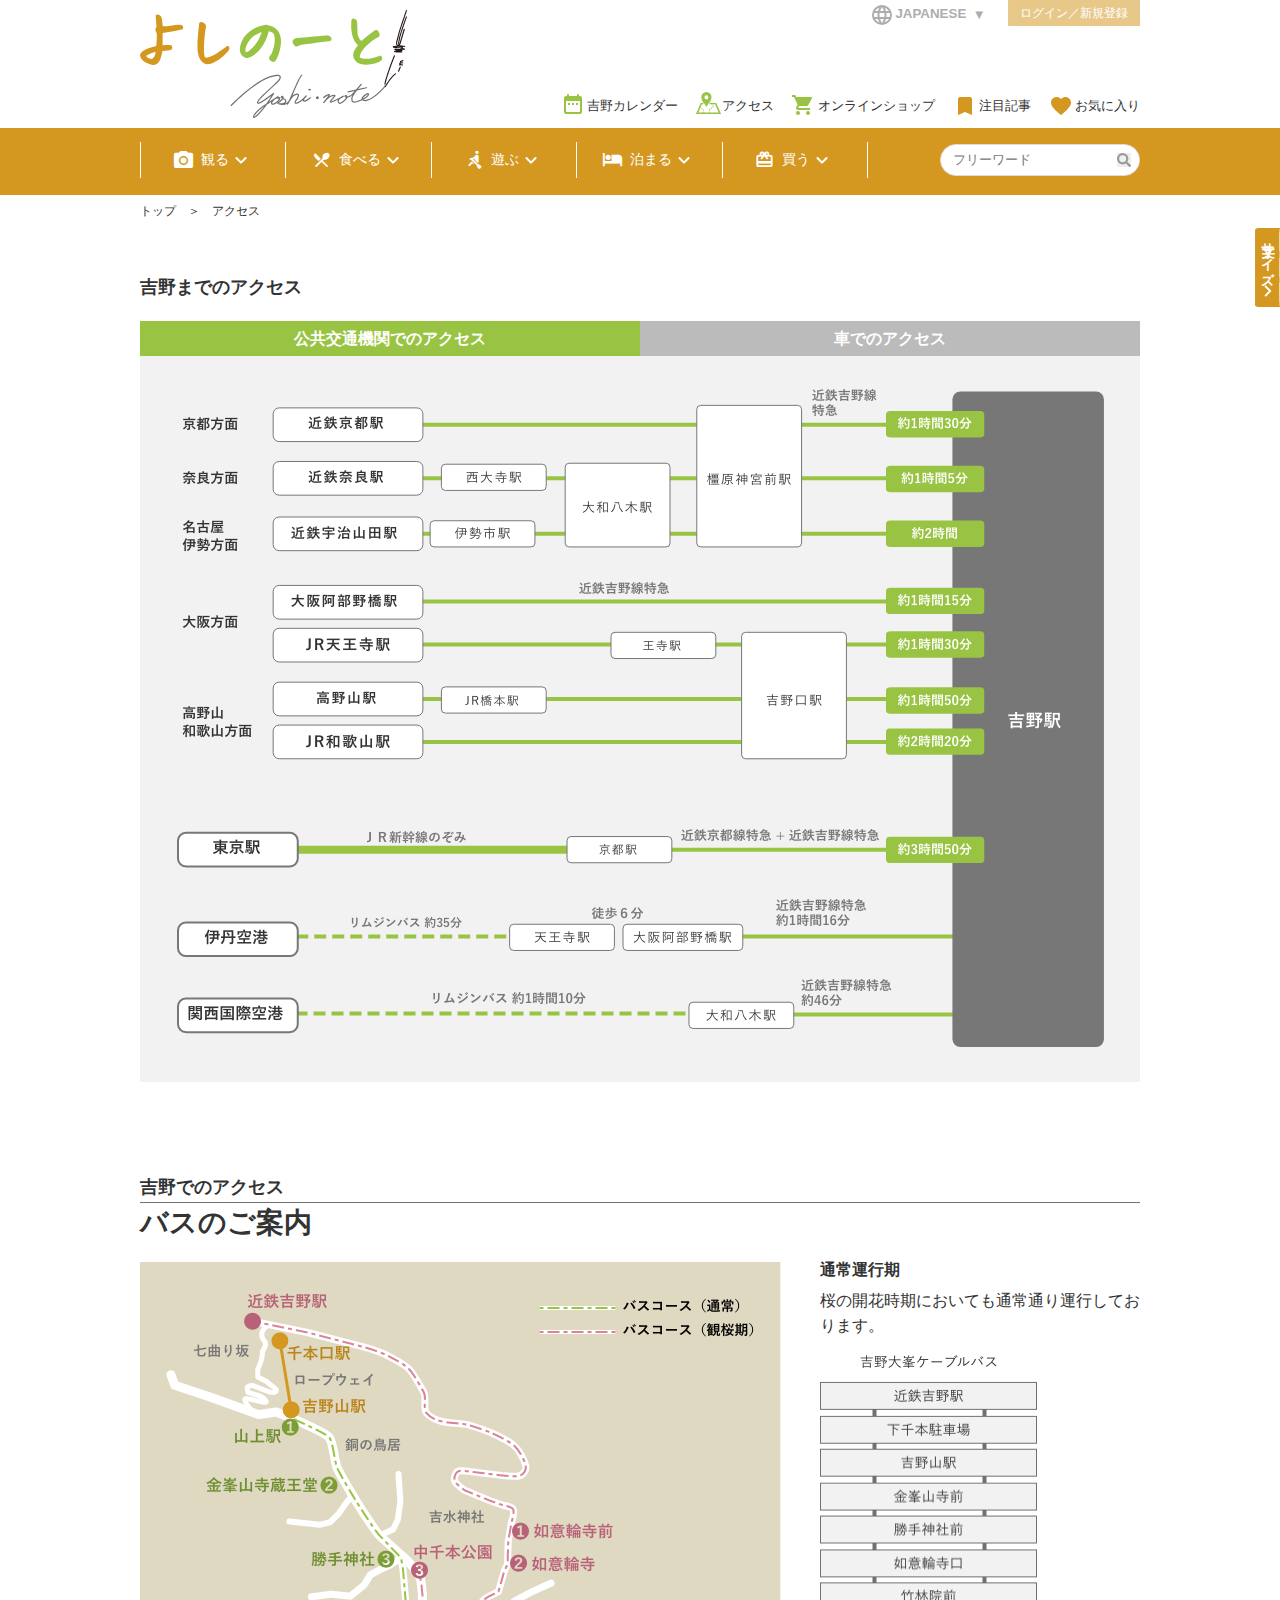
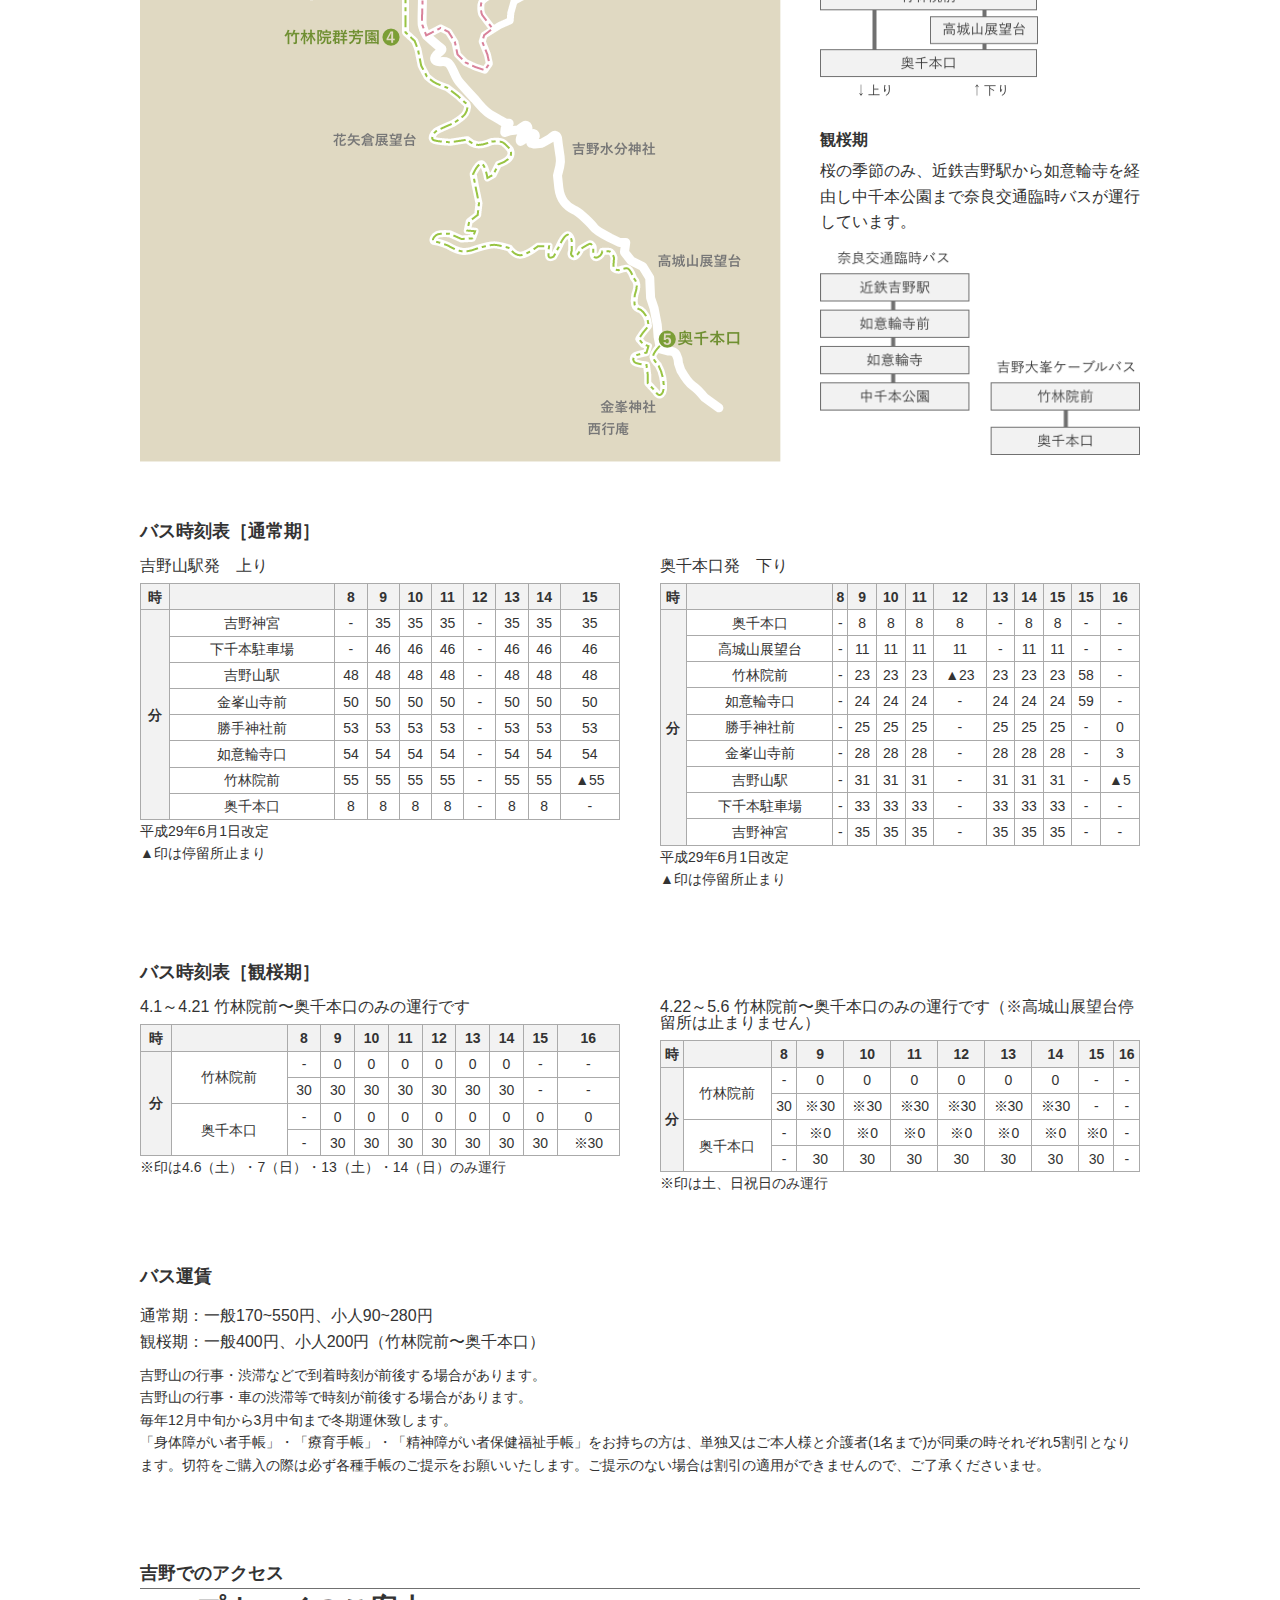
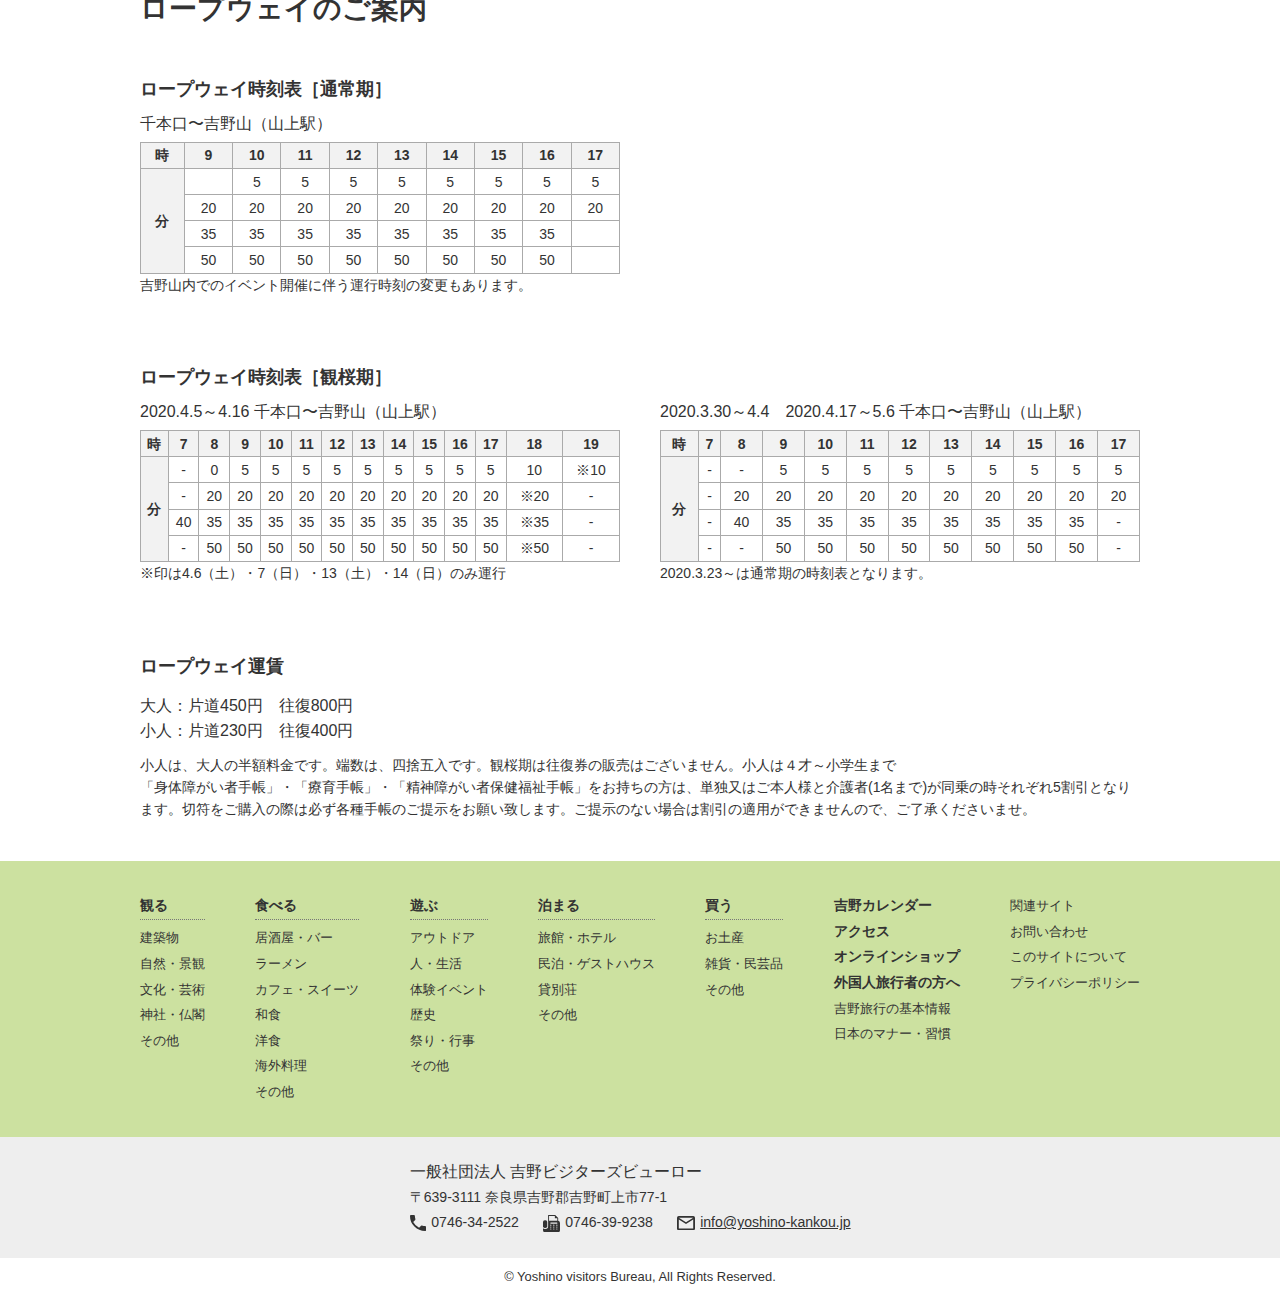
==== access_test.html @ 64652a45 "メニュー等の修正およびアクセスページ" ====
<!DOCTYPE html>
<html lang="ja">
<head>
	<meta charset="UTF-8">
	<meta name="viewport" content="width=device-width,initial-scale=1">
	<title>アクセス | よしのーと！</title>
	<link rel="stylesheet" href="css/font.css">
	<link rel="stylesheet" href="css/reset.css">
	<link rel="stylesheet" href="css/style.css">
	<link rel="stylesheet" href="css/style_sp.css">
</head>

  <body class="regulerPage">
		
      <!-- 共通ヘッダー -->
      <header class="header">
          <div class="row flxbox">
            <h1><a href="index.html"><img src="images/logo_yoshinote.svg" alt="よしのーと！"></a></h1>
              
            <!-- モバイル用スライドメニュー -->
            <div class="spOnly" id="spMenu">
                <label class="toggle" for="openSL"><i class="iconMenu"><img src="images/ic_menu.svg" alt="open"></i></label>
                <input id="openSL" type="checkbox">
                <div id="slideMenu">
                    <label class="toggle" for="openSL"><i class="iconMenu"><img src="images/ic_close.svg" alt="open"></i></label>
                    <ul>
                        <li class="lev1">
                                <label for="sldMenu_bar1"><i class="iconSegment icon_segm01og"></i>観る<i class="iconExpand"></i></label>
                                <input type="radio" name="radio" id="sldMenu_bar1" class="accordion" />
                                <ul class="hideSumbMenue" id="hList01">
                                        <li><a href="#">建築物</a></li>
                                        <li><a href="#">自然・景観</a></li>
                                        <li><a href="#">文化・芸術</a></li>
                                        <li><a href="#">神社・仏閣</a></li>
                                        <li><a href="#">その他</a></li>
                                </ul>
                        </li>
                        <li class="lev1">
                                <label for="sldMenu_bar2"><i class="iconSegment icon_segm02og"></i>食べる<i class="iconExpand"></i></label>
                                <input type="radio" name="radio" id="sldMenu_bar2" class="accordion" />
                                <ul class="hideSumbMenue" id="hList02">
                                        <li><a href="#">居酒屋・バー</a></li>
                                        <li><a href="#">ラーメン</a></li>
                                        <li><a href="#">カフェ・スイーツ</a></li>
                                        <li><a href="#">和食</a></li>
                                        <li><a href="#">洋食</a></li>
                                        <li><a href="#">海外料理</a></li>
                                        <li><a href="#">その他</a></li>
                                </ul>
                        </li>
                        <li class="lev1">
                                <label for="sldMenu_bar3"><i class="iconSegment icon_segm03og"></i>遊ぶ<i class="iconExpand"></i></label>
                                <input type="radio" name="radio" id="sldMenu_bar3" class="accordion" />
                                <ul class="hideSumbMenue" id="hList03">
                                        <li><a href="#">アウトドア</a></li>
                                        <li><a href="#">人・生活</a></li>
                                        <li><a href="#">体験イベント</a></li>
                                        <li><a href="#">歴史</a></li>
                                        <li><a href="#">祭り・行事</a></li>
                                        <li><a href="#">その他</a></li>
                                </ul>
                        </li>
                        <li class="lev1">
                                <label for="sldMenu_bar4"><i class="iconSegment icon_segm04og"></i>泊まる<i class="iconExpand"></i></label>
                                <input type="radio" name="radio" id="sldMenu_bar4" class="accordion" />
                                <ul class="hideSumbMenue" id="hList04">
                                        <li><a href="#">旅館・ホテル</a></li>
                                        <li><a href="#">民泊・ゲストハウス</a></li>
                                        <li><a href="#">貸別荘</a></li>
                                        <li><a href="#">その他</a></li>
                                </ul>
                        </li>
                        <li class="lev1">
                                <label for="sldMenu_bar5"><i class="iconSegment icon_segm05og"></i>買う<i class="iconExpand"></i></label>
                                <input type="radio" name="radio" id="sldMenu_bar5" class="accordion" />
                                <ul class="hideSumbMenue" id="hList05">
                                        <li><a href="#">お土産</a></li>
                                        <li><a href="#">雑貨・民芸品</a></li>
                                        <li><a href="#">その他</a></li>
                                </ul>
                        </li>
                        <li class="lev2"><a href="#"><i class="iconCont"><img src="images/icon_topic.svg" alt="注目記事"></i>注目記事</a></li>
                        <li class="lev2"><a href="#"><i class="iconCont"><img src="images/icon_favorite.svg" alt="お気に入り"></i>お気に入り</a></li>
                        <li class="lev2"><a href="calender_test.html"><i class="iconCont"><img src="images/icon_clender.svg" alt="吉野カレンダー"></i>吉野カレンダー</a></li>
                        <li class="lev2"><a href="access_test.html"><i class="iconCont"><img src="images/icon_access.svg" alt="アクセス"></i>アクセス</a></li>
                        <li class="lev2"><a href="#"><i class="iconCont"><img src="images/icon_shop.svg" alt="オンラインショップ"></i>オンラインショップ</a></li>
                        <li class="lev3"><a href="#">外国人旅行者の方へ</a></li>
                        <li class="lev3"><a href="#">関連サイト</a></li>
                        <li class="lev3"><a href="#">お問い合わせ</a></li>
                        <li class="lev3"><a href="#">このサイトについて</a></li>
                            <li class="lev3"><a href="#">プライバシーポリシー</a></li>
                    </ul>
                    <div id="searchBoxSp">
                        <form method="get" action="#" class="search_container">
                          <input type="text" size="25" placeholder="フリーワード">
                          <input type="submit" value="">
                        </form>
                    </div>
                    <div id="btnLangSp">
                        <form method="post" action="">
                            <select name="gengo" id="languageSp">
                                <option value="japanese">JAPANESE</option>
                                <option value="english">ENGLISH</option>
                                <option value="chinese">CHINESE</option>
                                <option value="french">FRENCH</option>
                            </select>
                        </form>
                    </div>
                    <div id="btnLoginSp">ログイン／新規登録</div>
                </div><!-- #slideMenu -->
            </div><!-- モバイル用スライドメニューここまで -->
              
            <!-- モバイル用ボタン -->
            <ul class="spOnly" id="btnHeaderSp">
                  <li id="btnCalenderSp"><a href="calender_test.html">吉野カレンダー</a></li>
                  <li id="btnTopicsSp"><a href="#">注目記事</a></li>
            </ul>
              
            <!-- PC用ボタン右上 -->
            <div id="gMenuPC" class="pcOnly">
                <ul id="gMenuPC1" class="flxbox">
                    <li id="btnLang">
                        <form method="post" action="">
                            <select name="gengo" id="language">
                                <option value="japanese">JAPANESE</option>
                                <option value="english">ENGLISH</option>
                                <option value="chinese">CHINESE</option>
                                <option value="french">FRENCH</option>
                            </select>
                        </form>
                    </li>
                    <li id="btnLogin">ログイン／新規登録</li>
                </ul>
                <ul id="gMenuPC2" class="flxbox">
                    <li id="btnCalender"><a href="calender_test.html">吉野カレンダー</a></li>
                    <li id="btnAccess"><a href="access_test.html">アクセス</a></li>
                    <li id="btnShop"><a href="#">オンラインショップ</a></li>
                    <li id="btnTopics"><a href="#">注目記事</a></li>
                    <li id="btnFavorite"><a href="#">お気に入り</a></li>
                </ul>
            </div>
          </div>
      </header>
          
      <!-- PC用文字サイズボタン -->
      <div id="btnFontsize">
          <h5>文字サイズ<i><img src="images/arrow_right_w24.svg" alt="開く"></i></h5>
          <div class="hideBtn">
              <button class="btnF" data-font="20">大</button>
              <button class="btnF active" data-font="16">中</button>
              <button class="btnF" data-font="12">小</button>
          </div>
      </div>
				
      <!-- 共通セグメントメニュー -->
      <nav id="segMenuArea">
		<div class="flxbox row">
			<ul id="normal" class="dropmenu flxbox">
			  <li class="upperMenu"><a href="#"><i class="iconSegment icon_segm01"></i>観る<br class="spOnly"><i class="iconExpand"></i></a>
			    <ul>
				    <li><a href="#">建築物</a></li>
				    <li><a href="#">自然・景観</a></li>
				    <li><a href="#">文化・芸術</a></li>
				    <li><a href="#">神社・仏閣</a></li>
				    <li><a href="#">その他</a></li>
			    </ul>
			  </li>
			  <li class="upperMenu"><a href="#"><i class="iconSegment icon_segm02"></i>食べる<br class="spOnly"><i class="iconExpand"></i></a>
			    <ul>
					<li><a href="#">居酒屋・バー</a></li>
			        <li><a href="#">ラーメン</a></li>
			        <li><a href="#">カフェ・スイーツ</a></li>
			        <li><a href="#">和食</a></li>
			        <li><a href="#">洋食</a></li>
			        <li><a href="#">海外料理</a></li>
			        <li><a href="#">その他</a></li>
			    </ul>
			  </li>
			  <li class="upperMenu"><a href="#"><i class="iconSegment icon_segm03"></i>遊ぶ<br class="spOnly"><i class="iconExpand"></i></a>
			    <ul>
					<li><a href="#">アウトドア</a></li>
			        <li><a href="#">人・生活</a></li>
			        <li><a href="#">体験イベント</a></li>
			        <li><a href="#">歴史</a></li>
			        <li><a href="#">祭り・行事</a></li>
			        <li><a href="#">その他</a></li>
			    </ul>
			  </li>
			  <li class="upperMenu"><a href="#"><i class="iconSegment icon_segm04"></i>泊まる<br class="spOnly"><i class="iconExpand"></i></a>
			    <ul>
				     <li><a href="#">旅館・ホテル</a></li>
			        <li><a href="#">民泊・ゲストハウス</a></li>
			        <li><a href="#">貸別荘</a></li>
			        <li><a href="#">その他</a></li>
			    </ul>
			  </li>
			  <li class="upperMenu"><a href="#"><i class="iconSegment icon_segm05"></i>買う<br class="spOnly"><i class="iconExpand"></i></a>
			    <ul>
				     <li><a href="#">お土産</a></li>
			        <li><a href="#">雑貨・民芸品</a></li>
			        <li><a href="#">その他</a></li>
			    </ul>
			  </li>
			</ul>
			<div id="searchBox" class="pcOnly">
				<form method="get" action="#" class="search_container">
					<input type="text" size="25" placeholder="フリーワード">
					<input type="submit" value="">
				</form>
			</div>
		</div>
	</nav><!-- /#segMenuArea -->
      
       <!-- ページコンテンツここから -->
      <main class="regulerPageCont">
      
      <!-- パンくずリスト -->
          <ul id="breadcrumbs" class="flxbox row">
            <li><a href="index.html">トップ</a></li>
            <li>　＞　</li>
            <li>アクセス</li>
          </ul>
          
          <section class="row padd3em">
              <div class="titAccess"><h2>吉野までのアクセス</h2></div>
              <div class="accessChart pcOnly">
                  <ul class="tab">
                      <li class="current" id="tabTrain">公共交通機関でのアクセス</li>
                      <li id="tabCar">車でのアクセス</li>
                  </ul>
                  <ul class="tabContent" id="accessChartPC">
                      <li class="current"><img src="images/access/access_train_pc.png" srcset="images/access/access_train_pc.png 1x, images/access/access_train_pc@2x.png 2x" alt="公共交通機関でのアクセス"></li>
                      <li><img src="images/access/access_car_pc.png" srcset="images/access/access_car_pc.png 1x, images/access/access_car_pc@2x.png 2x" alt="車でのアクセス"></li>
                  </ul>
              </div>
              <div class="accessChart spOnly">
                  <ul class="tab">
                      <li class="current" id="tabTrainSP">公共交通機関でのアクセス</li>
                      <li id="tabCarSP">車でのアクセス</li>
                  </ul>
                  <ul class="tabContent" id="accessChartSP">
                      <li class="current"><img src="images/access/access_train_sp@2x.png" alt="公共交通機関でのアクセス"></li>
                      <li><img src="images/access/access_car_sp@2x.png" alt="車でのアクセス"></li>
                  </ul>
              </div>
          </section>

          <section class="row padd3em">
              <div class="titAccess">
                  <h2>吉野でのアクセス</h2>
                  <h3>バスのご案内</h3>
              </div>
              <div class="flxbox sp1clm" id="busRoute">
                  <div id="basRouteMap">
                      <img src="images/access/access_buss_map.png" srcset="images/access/access_buss_map.png 1x, images/access/access_buss_map@2x.png 2x" alt="バスコース">
                  </div><!-- #basRouteMap -->
                  <div id="basRouteSeason">
                      <section>
                          <h4>通常運行期</h4>
                          <p>桜の開花時期においても通常通り運行しております。</p>
                          <img src="images/access/access_busroute_nomal.png" srcset="images/access/access_busroute_nomal.png 1x, images/access/access_busroute_nomal@2x.png 2x" alt="通常運行期" class="tsujyo">
                      </section>
                      <section>
                          <h4>観桜期</h4>
                          <p>桜の季節のみ、近鉄吉野駅から如意輪寺を経由し中千本公園まで奈良交通臨時バスが運行しています。</p>
                          <img src="images/access/access_bus_route_chellyl.png" srcset="images/access/access_bus_route_chelly.png 1x, images/access/access_bus_route_chelly@2x.png 2x" alt="観桜期" class="kanouki">
                      </section>
                  </div><!-- #basRouteSeason -->
              </div>
              <section class="busTimeTableArea padd2em">
                  <h4>バス時刻表［通常期］</h4>
                  <div class="flxbox sp1clm">
                      <div class="busTimeTable">
                          <h5>吉野山駅発　上り</h5>
                          <table>
                              <tr><th>時</th><th>&nbsp;</th><th>8</th><th>9</th><th>10</th><th>11</th><th>12</th><th>13</th><th>14</th><th>15</th></tr>
                              <tr><th rowspan="9">分</th><td>吉野神宮</td><td>-</td><td>35</td><td>35</td><td>35</td><td>-</td><td>35</td><td>35</td><td>35</td></tr>
                              <tr><td>下千本駐車場</td><td>-</td><td>46</td><td>46</td><td>46</td><td>-</td><td>46</td><td>46</td><td>46</td></tr>
                              <tr><td>吉野山駅</td><td>48</td><td>48</td><td>48</td><td>48</td><td>-</td><td>48</td><td>48</td><td>48</td></tr>
                              <tr><td>金峯山寺前</td><td>50</td><td>50</td><td>50</td><td>50</td><td>-</td><td>50</td><td>50</td><td>50</td></tr>
                              <tr><td>勝手神社前</td><td>53</td><td>53</td><td>53</td><td>53</td><td>-</td><td>53</td><td>53</td><td>53</td></tr>
                              <tr><td>如意輪寺口</td><td>54</td><td>54</td><td>54</td><td>54</td><td>-</td><td>54</td><td>54</td><td>54</td></tr>
                              <tr><td>竹林院前</td><td>55</td><td>55</td><td>55</td><td>55</td><td>-</td><td>55</td><td>55</td><td>▲55</td></tr>
                              <tr><td>奥千本口</td><td>8</td><td>8</td><td>8</td><td>8</td><td>-</td><td>8</td><td>8</td><td>-</td></tr>
                          </table>
                          <p class="spec">平成29年6月1日改定<br>▲印は停留所止まり</p>
                      </div>
                      <div class="busTimeTable">
                          <h5>奥千本口発　下り</h5>
                          <table>
                              <tr><th>時</th><th>&nbsp;</th><th>8</th><th>9</th><th>10</th><th>11</th><th>12</th><th>13</th><th>14</th><th>15</th><th>15</th><th>16</th></tr>
                              <tr><th rowspan="10">分</th></tr>
                              <tr><td>奥千本口</td><td>-</td><td>8</td><td>8</td><td>8</td><td>8</td><td>-</td><td>8</td><td>8</td><td>-</td><td>-</td></tr>
                              <tr><td>高城山展望台</td><td>-</td><td>11</td><td>11</td><td>11</td><td>11</td><td>-</td><td>11</td><td>11</td><td>-</td><td>-</td></tr>
                              <tr><td>竹林院前</td><td>-</td><td>23</td><td>23</td><td>23</td><td>▲23</td><td>23</td><td>23</td><td>23</td><td>58</td><td>-</td></tr>
                              <tr><td>如意輪寺口</td><td>-</td><td>24</td><td>24</td><td>24</td><td>-</td><td>24</td><td>24</td><td>24</td><td>59</td><td>-</td></tr>
                              <tr><td>勝手神社前</td><td>-</td><td>25</td><td>25</td><td>25</td><td>-</td><td>25</td><td>25</td><td>25</td><td>-</td><td>0</td></tr>
                              <tr><td>金峯山寺前</td><td>-</td><td>28</td><td>28</td><td>28</td><td>-</td><td>28</td><td>28</td><td>28</td><td>-</td><td>3</td></tr>
                              <tr><td>吉野山駅</td><td>-</td><td>31</td><td>31</td><td>31</td><td>-</td><td>31</td><td>31</td><td>31</td><td>-</td><td>▲5</td></tr>
                              <tr><td>下千本駐車場</td><td>-</td><td>33</td><td>33</td><td>33</td><td>-</td><td>33</td><td>33</td><td>33</td><td>-</td><td>-</td></tr>
                              <tr><td>吉野神宮</td><td>-</td><td>35</td><td>35</td><td>35</td><td>-</td><td>35</td><td>35</td><td>35</td><td>-</td><td>-</td></tr>
                          </table>
                          <p class="spec">平成29年6月1日改定<br>▲印は停留所止まり</p>
                      </div>
                  </div>
              </section>
              <section class="busTimeTableArea padd2em">
                  <h4>バス時刻表［観桜期］</h4>
                  <div class="flxbox sp1clm">
                      <div class="busTimeTable">
                          <h5>4.1～4.21 竹林院前〜奥千本口のみの運行です</h5>
                          <table>
                              <tr><th>時</th><th>&nbsp;</th><th>8</th><th>9</th><th>10</th><th>11</th><th>12</th><th>13</th><th>14</th><th>15</th><th>16</th></tr>
                              <tr><th rowspan="4">分</th><td rowspan="2">竹林院前</td><td>-</td><td>0</td><td>0</td><td>0</td><td>0</td><td>0</td><td>0</td><td>-</td><td>-</td></tr>
                              <tr><td>30</td><td>30</td><td>30</td><td>30</td><td>30</td><td>30</td><td>30</td><td>-</td><td>-</td></tr>
                              <tr><td rowspan="2">奥千本口</td><td>-</td><td>0</td><td>0</td><td>0</td><td>0</td><td>0</td><td>0</td><td>0</td><td>0</td></tr>
                              <tr><td>-</td><td>30</td><td>30</td><td>30</td><td>30</td><td>30</td><td>30</td><td>30</td><td>※30</td></tr>
                          </table>
                          <p class="spec">※印は4.6（土）・7（日）・13（土）・14（日）のみ運行</p>
                      </div>
                      <div class="busTimeTable">
                          <h5>4.22～5.6 竹林院前〜奥千本口のみの運行です（※高城山展望台停留所は止まりません）</h5>
                          <table>
                              <tr><th>時</th><th>&nbsp;</th><th>8</th><th>9</th><th>10</th><th>11</th><th>12</th><th>13</th><th>14</th><th>15</th><th>16</th></tr>
                              <tr><th rowspan="4">分</th><td rowspan="2">竹林院前</td><td>-</td><td>0</td><td>0</td><td>0</td><td>0</td><td>0</td><td>0</td><td>-</td><td>-</td></tr>
                              <tr><td>30</td><td>※30</td><td>※30</td><td>※30</td><td>※30</td><td>※30</td><td>※30</td><td>-</td><td>-</td></tr>
                              <tr><td rowspan="2">奥千本口</td><td>-</td><td>※0</td><td>※0</td><td>※0</td><td>※0</td><td>※0</td><td>※0</td><td>※0</td><td>-</td></tr>
                              <tr><td>-</td><td>30</td><td>30</td><td>30</td><td>30</td><td>30</td><td>30</td><td>30</td><td>-</td></tr>
                          </table>
                          <p class="spec">※印は土、日祝日のみ運行</p>
                      </div>
                  </div>
              </section>
              <section class="busTimeTableArea padd2em">
                  <h4>バス運賃</h4>
                  <p>通常期：一般170~550円、小人90~280円<br>観桜期：一般400円、小人200円（竹林院前〜奥千本口）</p>
                  <p class="spec">吉野山の行事・渋滞などで到着時刻が前後する場合があります。<br>吉野山の行事・車の渋滞等で時刻が前後する場合があります。<br>毎年12月中旬から3月中旬まで冬期運休致します。<br>「身体障がい者手帳」・「療育手帳」・「精神障がい者保健福祉手帳」をお持ちの方は、単独又はご本人様と介護者(1名まで)が同乗の時それぞれ5割引となります。切符をご購入の際は必ず各種手帳のご提示をお願いいたします。ご提示のない場合は割引の適用ができませんので、ご了承くださいませ。</p>
              </section>
          </section>

          <section class="row">
              <div class="titAccess">
                  <h2>吉野でのアクセス</h2>
                  <h3>ロープウェイのご案内</h3>
              </div>
              <section class="busTimeTableArea padd2em">
                  <h4>ロープウェイ時刻表［通常期］</h4>
                  <div class="flxbox sp1clm">
                      <div class="busTimeTable">
                          <h5>千本口〜吉野山（山上駅）</h5>
                          <table>
                              <tr><th>時</th><th>9</th><th>10</th><th>11</th><th>12</th><th>13</th><th>14</th><th>15</th><th>16</th><th>17</th></tr>
                              <tr><th rowspan="4">分</th><td>&nbsp;</td><td>5</td><td>5</td><td>5</td><td>5</td><td>5</td><td>5</td><td>5</td><td>5</td></tr>
                              <tr><td>20</td><td>20</td><td>20</td><td>20</td><td>20</td><td>20</td><td>20</td><td>20</td><td>20</td></tr>
                              <tr><td>35</td><td>35</td><td>35</td><td>35</td><td>35</td><td>35</td><td>35</td><td>35</td><td>&nbsp;</td></tr>
                              <tr><td>50</td><td>50</td><td>50</td><td>50</td><td>50</td><td>50</td><td>50</td><td>50</td><td>&nbsp;</td></tr>
                          </table>
                          <p class="spec">吉野山内でのイベント開催に伴う運行時刻の変更もあります。</p>
                      </div>
                  </div>
              </section>
              <section class="busTimeTableArea padd2em">
                  <h4>ロープウェイ時刻表［観桜期］</h4>
                  <div class="flxbox sp1clm">
                      <div class="busTimeTable">
                          <h5>2020.4.5～4.16 千本口〜吉野山（山上駅）</h5>
                          <table>
                              <tr><th>時</th><th>7</th><th>8</th><th>9</th><th>10</th><th>11</th><th>12</th><th>13</th><th>14</th><th>15</th><th>16</th><th>17</th><th>18</th><th>19</th></tr>
                              <tr><th rowspan="4">分</th><td>-</td><td>0</td><td>5</td><td>5</td><td>5</td><td>5</td><td>5</td><td>5</td><td>5</td><td>5</td><td>5</td><td>10</td><td>※10</td></tr>
                              <tr><td>-</td><td>20</td><td>20</td><td>20</td><td>20</td><td>20</td><td>20</td><td>20</td><td>20</td><td>20</td><td>20</td><td>※20</td><td>-</td></tr>
                              <tr><td>40</td><td>35</td><td>35</td><td>35</td><td>35</td><td>35</td><td>35</td><td>35</td><td>35</td><td>35</td><td>35</td><td>※35</td><td>-</td></tr>
                              <tr><td>-</td><td>50</td><td>50</td><td>50</td><td>50</td><td>50</td><td>50</td><td>50</td><td>50</td><td>50</td><td>50</td><td>※50</td><td>-</td></tr>
                          </table>
                          <p class="spec">※印は4.6（土）・7（日）・13（土）・14（日）のみ運行</p>
                      </div>
                      <div class="busTimeTable">
                          <h5>2020.3.30～4.4　2020.4.17～5.6 千本口〜吉野山（山上駅）</h5>
                          <table>
                              <tr><th>時</th>
                              <th>7</th><th>8</th><th>9</th><th>10</th><th>11</th><th>12</th><th>13</th><th>14</th><th>15</th><th>16</th><th>17</th></tr>
                              <tr><th rowspan="4">分</th><td>-</td><td>-</td><td>5</td><td>5</td><td>5</td><td>5</td><td>5</td><td>5</td><td>5</td><td>5</td><td>5</td></tr>
                              <tr><td>-</td><td>20</td><td>20</td><td>20</td><td>20</td><td>20</td><td>20</td><td>20</td><td>20</td><td>20</td><td>20</td></tr>
                              <tr><td>-</td><td>40</td><td>35</td><td>35</td><td>35</td><td>35</td><td>35</td><td>35</td><td>35</td><td>35</td><td>-</td></tr>
                              <tr><td>-</td><td>-</td><td>50</td><td>50</td><td>50</td><td>50</td><td>50</td><td>50</td><td>50</td><td>50</td><td>-</td></tr>
                          </table>
                          <p class="spec">2020.3.23～は通常期の時刻表となります。</p>
                      </div>
                  </div>
              </section>
              <section class="busTimeTableArea padd2em">
                  <h4>ロープウェイ運賃</h4>
                  <p>大人：片道450円　往復800円<br>小人：片道230円　往復400円</p>
                  <p class="spec">小人は、大人の半額料金です。端数は、四捨五入です。観桜期は往復券の販売はございません。小人は４才～小学生まで<br>「身体障がい者手帳」・「療育手帳」・「精神障がい者保健福祉手帳」をお持ちの方は、単独又はご本人様と介護者(1名まで)が同乗の時それぞれ5割引となります。切符をご購入の際は必ず各種手帳のご提示をお願い致します。ご提示のない場合は割引の適用ができませんので、ご了承くださいませ。</p>
              </section>
          </section>
		
		</main><!-- ページコンテンツここまで -->

<!-- 共通フッターここから -->
      <footer>

          <div id="footer01" class="pcOnly">
              <nav id="siteMap" class="row flxbox">
                  <ul>
                      <h4>観る</h4>
                      <li class="navLev2"><a href="#">建築物</a></li>
                      <li class="navLev2"><a href="#">自然・景観</a></li>
                      <li class="navLev2"><a href="#">文化・芸術</a></li>
                      <li class="navLev2"><a href="#">神社・仏閣</a></li>
                      <li class="navLev2"><a href="#">その他</a></li>
                  </ul>
                  <ul>
                      <h4>食べる</h4>
                      <li class="navLev2"><a href="#">居酒屋・バー</a></li>
                      <li class="navLev2"><a href="#">ラーメン</a></li>
                      <li class="navLev2"><a href="#">カフェ・スイーツ</a></li>
                      <li class="navLev2"><a href="#">和食</a></li>
                      <li class="navLev2"><a href="#">洋食</a></li>
                      <li class="navLev2"><a href="#">海外料理</a></li>
                      <li class="navLev2"><a href="#">その他</a></li>
                  </ul>
                  <ul>
                      <h4>遊ぶ</h4>
                      <li class="navLev2"><a href="#">アウトドア</a></li>
                      <li class="navLev2"><a href="#">人・生活</a></li>
                      <li class="navLev2"><a href="#">体験イベント</a></li>
                      <li class="navLev2"><a href="#">歴史</a></li>
                      <li class="navLev2"><a href="#">祭り・行事</a></li>
                      <li class="navLev2"><a href="#">その他</a></li>
                  </ul>
                  <ul>
                      <h4>泊まる</h4>
                      <li class="navLev2"><a href="#">旅館・ホテル</a></li>
                      <li class="navLev2"><a href="#">民泊・ゲストハウス</a></li>
                      <li class="navLev2"><a href="#">貸別荘</a></li>
                      <li class="navLev2"><a href="#">その他</a></li>
                  </ul>
                  <ul>
                      <h4>買う</h4>
                      <li class="navLev2"><a href="#">お土産</a></li>
                      <li class="navLev2"><a href="#">雑貨・民芸品</a></li>
                      <li class="navLev2"><a href="#">その他</a></li>
                  </ul>
                  <ul>
                      <li class="navLev1"><a href="calender_test.html">吉野カレンダー</a></li>
                      <li class="navLev1"><a href="access_test.html">アクセス</a></li>
                      <li class="navLev1"><a href="#">オンラインショップ</a></li>
                      <li class="navLev1"><a href="#">外国人旅行者の方へ</a></li>
                      <li class="navLev2"><a href="#">吉野旅行の基本情報</a></li>
                      <li class="navLev2"><a href="#">日本のマナー・習慣</a></li>
                  </ul>
                  <ul>
                      <li class="navLev3"><a href="#">関連サイト</a></li>
                      <li class="navLev3"><a href="#">お問い合わせ</a></li>
                      <li class="navLev3"><a href="#">このサイトについて</a></li>
                      <li class="navLev3"><a href="#">プライバシーポリシー</a></li>
                  </ul>
              </nav>
          </div>

          <div id="footer02">
              <div id="organiz" class="flxbox row">
                  <div class="ognzData">
                      <h5>一般社団法人 吉野ビジターズビューロー</h5>
                      <p>〒639-3111 奈良県吉野郡吉野町上市77-1</p>
                      <p>
                          <span class="phone">0746-34-2522</span>
                          <span class="fax">0746-39-9238</span>
                          <span class="email"><a href="mailto:info@yoshino-kankou.jp">info@yoshino-kankou.jp</a></span>
                      </p>
                  </div>
              </div>
          </div>

          <div id="trueFooter">&copy; Yoshino visitors Bureau, All Rights Reserved.</div>

      </footer>

      <!-- Sccript File -->
      <script type="text/javascript" src="js/jquery-3.4.1.min.js"></script>
      <script type="text/javascript" src="js/ofi.js"></script>	
      <script>objectFitImages();</script>
      <script type="text/javascript" src="js/font_size_btn.js"></script>
      <script type="text/javascript" src="js/tab_menu.js"></script>
    
  </body>
</html>
---- css/font.css ----
@font-face {
  font-family: 'My Yu Gothic';
  font-weight: normal;
  src: local('Yu Gothic Medium');
}
@font-face {
  font-family: 'My Yu Gothic';
  font-weight: bold;
  src: local('Yu Gothic Bold');
}
body {
  font-family: 'YuGothic'         /* Mac */
             , 'My Yu Gothic'     /* Win Chrome以外 */
             , 'Yu Gothic Medium' /* Win Chrome */
             , sans-serif;
}
body * {
  font-family: inherit;
}
.bold {
  font-weight: bold;
}


/* アイコンフォント */

@font-face {
  font-family: 'icomoon';
  src:  url('../fonts/icomoon.eot?92lmu6');
  src:  url('../fonts/icomoon.eot?92lmu6#iefix') format('embedded-opentype'),
    url('../fonts/icomoon.ttf?92lmu6') format('truetype'),
    url('../fonts/icomoon.woff?92lmu6') format('woff'),
    url('../fonts/icomoon.svg?92lmu6#icomoon') format('svg');
  font-weight: normal;
  font-style: normal;
  font-display: block;
}

[class^="icon-"], [class*=" icon-"] {
  /* use !important to prevent issues with browser extensions that change fonts */
  font-family: 'icomoon' !important;
  speak: none;
  font-style: normal;
  font-weight: normal;
  font-variant: normal;
  text-transform: none;
  line-height: 1;

  /* Better Font Rendering =========== */
  -webkit-font-smoothing: antialiased;
  -moz-osx-font-smoothing: grayscale;
}

[class^="icon_"], [class*="segm"] {
  /* use !important to prevent issues with browser extensions that change fonts */
  font-family: 'icomoon' !important;
  speak: none;
  font-style: normal;
  font-weight: normal;
  font-variant: normal;
  text-transform: none;
  line-height: 1;

  /* Better Font Rendering =========== */
  -webkit-font-smoothing: antialiased;
  -moz-osx-font-smoothing: grayscale;
}

.icon-icon_camera:before {
  content: "\e900";
  color: #fff;
}
.icon-icon_bed:before {
  content: "\e901";
  color: #fff;
}
.icon-icon_present:before {
  content: "\e902";
  color: #fff;
}
.icon-icon_restrant:before {
  content: "\e903";
  color: #fff;
}
.icon-icon_event:before {
  content: "\e904";
  color: #fff;
}

.icon_segm01:before {
  content: "\e900";
  color: #fff;
}
.icon_segm02:before {
  content: "\e903";
  color: #fff;
}
.icon_segm03:before {
  content: "\e904";
  color: #fff;
}
.icon_segm04:before {
  content: "\e901";
  color: #fff;
}
.icon_segm05:before {
  content: "\e902";
  color: #fff;
}


.icon_segm01og:before {
  content: "\e900";
  color: #D9A53C;
}
.icon_segm02og:before {
  content: "\e903";
  color: #D9A53C;
}
.icon_segm03og:before {
  content: "\e904";
  color: #D9A53C;
}
.icon_segm04og:before {
  content: "\e901";
  color: #D9A53C;
}
.icon_segm05og:before {
  content: "\e902";
  color: #D9A53C;
}
---- css/style.css ----
@charset "UTF-8";
/* CSS Document */

html{
    scroll-behavior: smooth;
    font-size: 16px;
    position: relative;
}
html, body {
    color: #333;
}
.row {
    width:1000px;
    margin-left: auto;
    margin-right: auto;
}
.flxbox {
    display: flex;
}
.spOnly {
    display: none;
}
.padd2em {
    padding-bottom: 2em;
    padding-top: 2em;
}
.padd3em {
    padding-bottom: 3em;
    padding-top: 3em;
}
.padd4em {
    padding-bottom: 4em;
    padding-top: 4em;
}
a.btn {
    display: inline-block;
    text-decoration: none;
    color: inherit;
}



/* Header 共通 */

header.header {
    height: 128px;
}
header.header a {
    text-decoration: none;
    color: #333;
}
header.header .flxbox {
	height: 128px;
	justify-content: space-between;
	align-content: space-between;
}
header.header h1 {
    padding-top: 0.6em;
}
header.header ul {
	list-style: none;
}
#gMenuPC1 {
    height: 100px;
    align-items: flex-start;
    justify-content: flex-end;
}
#btnLogin {
    padding: 0.6em 1em;
    color: #fff;
    font-size: 0.75rem;
    line-height: 100%;
    display: block;
    background-color:#D9A53C;
    opacity: 0.6;
    cursor: pointer;
}
#btnLogin:hover {
    opacity: 1;
}
#btnLang {
    margin-top: 0.3em;
    margin-right: 1.4em;
    padding-right: 1.2em;
    color: #ADADAD;
    position: relative;
}
#btnLang::after {
    font-size: 0.81rem;
    content: '\25BC';
    position: absolute;
    right:0em;
    top:0.3em;
}
#btnLang::before {
    width: 24px;
    height: 24px;
    content: '';
    position: absolute;
    left: -1.6em;
    top:-0.1em;
    background-image: url(../images/icon_language.svg);
}
#btnLang select {
    color: #ADADAD;
    font-weight: 700;
    cursor: pointer;
    border: none;
	outline: none;
	background: transparent;
	background-image: none;
	box-shadow: none;
	-webkit-appearance: none;
	appearance: none;
}
#btnLang select::-ms-expand {
    display: none;
}
#gMenuPC2 {
    height: 1em;
}
#gMenuPC2 li {
    margin-left: 3.4em;
    position: relative;
    font-size: 0.81rem;
}
#gMenuPC2 #btnCalender::before {
    width: 24px;
    height: 24px;
    content: '';
    position: absolute;
    left: -2em;
    top: -0.6em;
    background-image: url("../images/icon_clender.svg");
    background-size: 100% auto;
}
#gMenuPC2 #btnAccess::before {
    width: 25px;
    height: 22px;
    content: '';
    position: absolute;
    left: -2em;
    top: -0.6em;
    background-image: url("../images/icon_access.svg");
    background-size: 100% auto;
}
#gMenuPC2 #btnShop::before {
    width: 20px;
    height: 20px;
    content: '';
    position: absolute;
    left: -2em;
    top: -0.4em;
    background-image: url("../images/icon_shop.svg");
    background-size: 100% auto;
}
#gMenuPC2 #btnTopics::before {
    width: 24px;
    height: 24px;
    content: '';
    position: absolute;
    left: -2em;
    top: -0.5em;
    background-image: url("../images/icon_topic.svg");
    background-size: 100% auto;
}
#gMenuPC2 #btnFavorite::before {
    width: 24px;
    height: 24px;
    content: '';
    position: absolute;
    left: -2em;
    top: -0.5em;
    background-image: url("../images/icon_favorite.svg");
    background-size: 100% auto;
}

/* Segment Icon */


/* 文字サイズボタン */
#btnFontsize {
	position: fixed;
	right: 0;
	top: 228px;
	display: flex;
	background-color: #D49820;
	border-radius: 4px 0px 0px 4px;
	border-left: thin solid #D49820;
	border-right: thin none #D49820;
	border-bottom: thin solid #D49820;
	border-top: thin solid #D49820;
    transform: translateX(1.6em);
    transition-duration:.5s;
}
#btnFontsize:hover {
    transform: translateX(0em);
}
#btnFontsize h5 {
    padding-bottom: 0.2em;
    padding-top: 0.4em;
    writing-mode: vertical-rl;
    font-size: 0.81rem;
    color: #fff;
}
#btnFontsize .hideBtn {
    width: 1.6em;
    display: flex;
    flex-direction: column;
    background-color: #fff;
    align-content: space-between;
}
#btnFontsize .hideBtn .btnF {
    margin-bottom: auto;
    margin-top: auto;
    background-color: #fff;
    border: none;
    color:  #D49820;
    font-size: 0.81rem;
    border-radius: 0px;
}
#btnFontsize .hideBtn .btnF:hover, #btnFontsize .hideBtn .btnF.active {
    font-weight: 700;
}


/* Breadcrumbs */

ul#breadcrumbs {
	margin-bottom: 1em;
	padding-top: 0.8em;
	list-style: none;
	font-size: 0.77rem;
}
ul#breadcrumbs a {
    text-decoration: none;
    color: #333;
}
ul#breadcrumbs a:hover {
    text-decoration: underline;
}


/* Top Page Top Visual */

section#topTitTopPage {
    margin-bottom: 4em;
}
section#topTitTopPage #topVisualArea {
	width: 100%;
	height: 498px;
    position: relative;
}
section#topTitTopPage #topVisualArea img {
    width: 100%;
    height: 100%;
    object-fit: cover;
    font-family: 'object-fit: cover;'; /*object-fit　IE11対策*/
	border-top-left-radius: 12px;
	border-top-right-radius: 12px;
}
#topVisualArea #btnRecomend {
	width: 100%;
    padding: 1em;
	color: #fff;
	position: absolute;
	bottom: 0em;
	left: 0em;
	background-color: rgba(0,0,0,0.6);
	-webkit-box-sizing: border-box;
	-moz-box-sizing: border-box;
	box-sizing: border-box;
    justify-content: space-between;
}
#topVisualArea #btnRecomend a {
	width: 100%;
    display: flex;
    justify-content: space-between;
    align-items: center;
}
#topVisualArea #btnRecomend:hover {
    cursor: pointer;
    opacity: 0.5;
}
#topVisualArea #btnRecomend h2 {
    padding-left: 1.2em;
    font-size: 1.25rem;
    line-height: 140%;
    font-weight: bold;
    position: relative;

align-items: center;}
.segment {
    color: #fff;
    padding: 0.3em 0.6em;
    font-size: 0.75rem;
    border: thin solid #fff;
    background-color: rgba(0,0,0,0.50);
}
.segment i {
    margin-right: 0.4em;
    font-size: 1.1rem;
    vertical-align: middle;
}
#topVisualArea #btnRecomend h2::before {
    width: 12px;
    height: 19px;
    margin-top: -10px;
    content: '';
    background-image: url("../images/ic_chevron_right_24px.svg");
    position: absolute;
    left: 0em;
    top: 50%;
}
#topVisualArea #bunnerTNQL a {
	width: 112px;
    padding:0.6em 0.2em;
	color: #fff;
	text-align: center;
    text-decoration: none;
	position: absolute;
	left: 0.5em;
	top: 0.5em;
	background-color: #62C0DD;
	-webkit-box-sizing: border-box;
	-moz-box-sizing: border-box;
	box-sizing: border-box;
    border-radius: 8px;
}
#topVisualArea #bunnerTNQL:hover {
    cursor: pointer;
    opacity: 0.5;
}
#topVisualArea #bunnerTNQL h3 {
    font-size: 0.81rem;
    line-height: 120%;
}
#topVisualArea #bunnerTNQL #logoTNQL {
    width: 60%;
    margin-left: auto;
    margin-right: auto;
    margin-bottom: 0.2em;
}
#topVisualArea #bunnerTNQL p.temperature {
    margin-bottom: 0.4em;
    font-weight: 700;
}
#topVisualArea #bunnerTNQL p.bunnCopy {
    font-size: 0.56rem;
}
#topVisualArea #bunnerTNQL i.iconWeather img {
    width: 70%;
    margin-left: auto;
    margin-right: auto;
}


/* Access Page */

.accessChart ul.tab {
    list-style: none;
    display: flex;
    color: #fff;
    font-weight: 700;
    background-color: #BBBBBB;
}
.accessChart ul.tab li {
    width: 50%;
    padding-bottom: 0.6em;
    padding-top: 0.6em;
    text-align: center;
    cursor: pointer;
}
.accessChart ul.tab li#tabTrain.current, .accessChart ul.tab li#tabTrainSP.current {
    background-color: #99C443;
}
.accessChart ul.tab li#tabCar.current, .accessChart ul.tab li#tabCarSP.current {
    background-color: #D49820;
}
.accessChart ul.tabContent {
    padding-bottom: 2em;
    padding-top: 2em;
    text-align: center;
    list-style: none;
    background-color: #f2f2f2;
}
.accessChart ul.tabContent li {
    display: none;
}
.accessChart ul.tabContent li.current {
    display: block;
}
.titAccess {
    padding-bottom: 1.6em;
}
.titAccess h2 {
    font-size: 1.125rem;
}
.titAccess h3 {
    margin-top: 0.2em;
    padding-top:0.2em;
    font-size: 1.75rem;
    border-top: thin solid #707070;
}
#busRoute {
    justify-content: space-between;
}
#busRoute #basRouteMap {
    width: 64.1%;
}
#busRoute #basRouteMap img {
    width: 100%;
}
#busRoute #basRouteSeason {
    width: 32%;
}
#busRoute #basRouteSeason section {
    margin-bottom: 2em;
}
#busRoute #basRouteSeason h4 {
    margin-bottom: 0.6em;
}
#busRoute #basRouteSeason p {
    line-height: 160%;
    margin-bottom: 1em;
}
#busRoute #basRouteSeason img.tsujyo {
    width: 68%;
    height: auto;
    margin-left: auto;
    margin-right: auto;
}
#busRoute #basRouteSeason img.kanouki {
    width: 100%;
    height: auto;
}
.busTimeTableArea h4 {
    font-size: 1.125rem;
    margin-bottom: 1em;
}
.busTimeTableArea p {
    line-height: 160%;
    margin-bottom: 0.6em;
}
.busTimeTableArea p.spec {
    font-size: 0.875rem;
}
.busTimeTableArea .flxbox {
    justify-content: space-between;
}
.busTimeTable {
    width: 48%;
}
.busTimeTable h5 {
    font-weight: 300;
    margin-bottom: 0.6em;
}
.busTimeTable table {
    width: 100%;
    border-left: thin solid #aaa;
    border-top:  thin solid #aaa;
    font-size: 0.875rem;
}
.busTimeTable table td, .busTimeTable table th {
    padding-bottom: 0.4em;
    padding-top: 0.4em;
    border-bottom: thin solid #aaa;
    border-right: thin solid #aaa;
    text-align: center;
    vertical-align: middle;
}
.busTimeTable table th {
    background-color:#f2f2f2;
}


/* Segment Menu Area Plus */

nav#segMenuArea i.iconExpand {
    width: 24px;
    height: 24px;
    content: '';
    display: inline-block;
    background-image: url("../images/expand_more.svg");
    vertical-align:middle;
    background-size: 24px 24px;
}
nav#segMenuArea i.iconSegment {
    font-size: 1.2rem;
    margin-right: 0.4em;
    vertical-align:middle;
}
.dropmenu{
    width: 76%;
    padding-left: 0em;
    padding-right: 2em;
    padding-top: 0.3em;
    list-style-type: none;
    -webkit-box-sizing: border-box;
	-moz-box-sizing: border-box;
	box-sizing: border-box;
}
.dropmenu li.upperMenu{
    position: relative;
    width: 20%;
    margin: 0;
    text-align: center;
    border-right: thin solid #fff;
}
body.regulerPage .dropmenu li.upperMenu:first-child {
    border-left: thin solid #fff;
}
.dropmenu li.upperMenu a{
  height: 100%;
  padding: 0.4em 0em;
  display: block;
  margin: 0;
  color: #fff;
  font-size: 0.88rem;
    text-decoration: none;
    -webkit-box-sizing: border-box;
	-moz-box-sizing: border-box;
	box-sizing: border-box;
} 
.dropmenu li.upperMenu ul{
  width:100%;
  list-style: none;
  position: absolute;
  z-index: 9999;
  top: 100%;
  left: 0;
  margin: 0;
  padding: 0;
}
.dropmenu li.upperMenu ul li{
  width: 100%;
}

.dropmenu li.upperMenu ul li a{
  padding: 0.8em 1em;
  border-top: 1px solid rgba(255,255,255,0.2);
  background: rgba(0,0,0,0.6);
  text-align: left;
    font-size: 0.76rem;
}
.dropmenu li.upperMenu:hover > a{
  background: rgba(0,0,0,0.2);
}
.dropmenu li.upperMenu ul li a:hover{
  background: #555;
}
.dropmenu#normal li ul{
  display: none;
}
.dropmenu#normal li:hover ul{
  display: block;
}
.dropmenu#fade-in2 li ul{
  opacity: 0;
  top: 50%;
  visibility: hidden;
  transition: .5s;
}
.dropmenu#fade-in2 li:hover ul{
  top: 100%;
  visibility: visible;
  opacity: 1;
}



/* Segment Menu Area */

nav#segMenuArea {
	height: 4.2em;
	color: #fff;
	background-color: #D49820;
	padding: 0.6em 1em;
	justify-content: space-between;
	-webkit-box-sizing: border-box;
	-moz-box-sizing: border-box;
	box-sizing: border-box;
}
body.regulerPage nav#segMenuArea .flxbox {
    justify-content: space-between;
 }

#searchBox  {
    width: 20%;
}
.search_container{
    margin-top: 0.4em;
    box-sizing: border-box;
    position: relative;
    border: 1px solid #ddd;
    display: flex;
    align-items: center;
    padding: 0em 0.6em;
    border-radius: 1em;
    height: 2em;
    width: 100%;
    overflow: hidden;
    background-color: #fff;
}
.search_container input[type="text"]{
  border: none;
  height: 2.0em;
}
.search_container input[type="text"]:focus {
  outline: 0;
}
.search_container input[type="submit"] {
    width: 14px;
    height: 14px;
    content: '';
    cursor: pointer;
    border: none;
    position: absolute;
    right: 0.6em;
    top: 50%;
    margin-top: -7px;
    background-image: url("../images/search.svg");
    background-color: none;
  outline : none;
}



main.topPageCont {
    padding-bottom: 4em;
}



/* Footer */

footer #footer01 {
    background-color: #CCE1A0;
    padding-bottom: 2em;
    padding-top: 2em;
}
#siteMap {
    justify-content: space-between;
}
#siteMap a {
    text-decoration: none;
    color: #333;
}
#siteMap a:hover {
    text-decoration: underline;
}
#siteMap ul {
    line-height: 160%;
}
#siteMap ul h4 {
    margin-bottom: 0.4em;
    font-size: 0.88rem;
    border-bottom: thin dotted #777;
}
#siteMap ul:last-child {
    margin-right: 0em;
}
#siteMap ul li.navLev1 {
    font-size: 0.88rem;
    font-weight: 600;
}
#siteMap ul li.navLev2, #siteMap ul li.navLev3 {
    font-size: 0.81rem;
}
#siteMap ul li.navLev2 {
	padding-left: 0em;
	list-style-position: outside;
}
footer #footer02 {
    background-color: #eee;
    padding: 1.4em 0em;
}
footer #footer02 #organiz {
    justify-content: space-around;
    line-height: 160%;
}
footer #footer02 #organiz h5 {
    font-weight: 500;
}
footer #footer02 #organiz p {
    font-size: 0.88rem;
}
footer #footer02 #organiz p a {
    color: #333;
}
footer #footer02 #organiz p span {
    margin-right: 1.4em;
}
footer #footer02 #organiz p span.phone:before {
    width: 16px;
    height: 16px;
    margin-right: 0.4em;
    content: '';
    display: inline-block;
    background-image: url("../images/ic_phone.svg");
    background-size: 100% auto;
    vertical-align: middle;
}
footer #footer02 #organiz p span.fax:before {
    width: 17px;
    height: 17px;
    margin-right: 0.4em;
    content: '';
    display: inline-block;
    background-image: url("../images/ic_fax.svg");
    background-size: 100% auto;
    vertical-align: middle;
}
footer #footer02 #organiz p span.email:before {
    width: 18px;
    height: 14px;
    margin-right: 0.4em;
    content: '';
    display: inline-block;
    background-image: url("../images/ic_mail_outline.svg");
    background-size: 100% auto;
    vertical-align: middle;
}
footer #trueFooter {
    padding: 1em;
    text-align: center;
    font-size: 0.81rem;
}


/* Content Box */

section.topList {
    padding-top:2em;
    padding-bottom: 2em;
}
section.topList h3 {
    margin-bottom: 4em;
    color: #99C443;
    font-size: 1.5rem;
    letter-spacing: 0.1em;
    text-align: center;
    position: relative;
}
section.topList h3::after {
    width: 53px;
    height: 6px;
    margin-left: -26px;
    content:'';
    position: absolute;
    bottom:-1em;
    left:50%;
    background-image: url("../images/after_h3.svg");
    background-size: 100% auto;
}
.boxArea {
    flex-wrap: wrap;
    margin-left: -20px;
}
.box {
    margin-left: 20px;
    margin-bottom: 20px;
    cursor: pointer;
}
.box:hover {
    opacity: 0.7;
}
.box.col1 .imgArea {
    width: 100%;
    height: 168px;
    position: relative;
}
.box.col2 .imgArea {
    width: 100%;
    height: 444px;
    position: relative;
}
.box .imgArea .segment {
    position: absolute;
    right: 0.8em;
    top: 0.8em;
}
.box .imgArea img {
    width: 100%;
    height: 100%;
    object-fit: cover;
    font-family: 'object-fit: cover;'; /*object-fit　IE11対策*/
}
.box .copyArea {
	height: 88px;
	padding-left: 0.6em;
    padding-top: 0.6em;
    line-height: 160%;
	background-color: #eee;
	position: relative;
	-webkit-box-sizing: border-box;
	-moz-box-sizing: border-box;
	box-sizing: border-box;
}
i.faverit {
    width: 16px;
    height: 14px;
    content: '';
    position: absolute;
    right: 0.4em;
    bottom:0.4em;
    background-image: url("../images/icon_ favorite_s.svg");
    background-size: 100% auto;
}
.col1 {
    width: 320px;
}
.col2 {
    width: 660px;
}

#btnMore {
    width: 10em;
    margin: 1em auto;
    padding: 0.6em 2em;
    color: #fff;
    text-align: center;
    background-color: #333;
    cursor: pointer;
}
#btnMore:hover {
    opacity: 0.5;
}


/* Reguler Page */

/* Title Contents */

main.regulerPageCont {
}
#titContent {
    height: 444px;
    position: relative;
}
#titContent img {
    width: 100%;
    height: 100%;
    object-fit: cover;
    font-family: 'object-fit: cover;'; /*object-fit　IE11対策*/
}
#titContent .titBase {
	width: 100%;
	padding: 1em;
	color: #fff;
	position: absolute;
	left: 0em;
	bottom: 0em;
	display: flex;
	background-color: rgba(0,0,0,0.40);
	-webkit-box-sizing: border-box;
	-moz-box-sizing: border-box;
	box-sizing: border-box;
    justify-content: space-between;
    align-items: flex-end;
}
#titContent .titBase .titPage {
    width: auto;
}
#titContent .titBase .titPage h2 {
    font-size: 2rem;
    line-height: 130%;
}
#titContent .titBase .segmTit {
    margin-bottom: 0.6em;
    padding-bottom: 0.6em;
    font-size: 0.88rem;
    border-bottom: thin solid #fff;
}
#titContent .titBase .segmTit i {
    margin-right: 0.2em;
    font-size: 1.6rem;
    vertical-align: middle;
}
#titContent .titBase .voitFavorite {
    font-size: 0.81rem;
    text-align: center;
}
#titContent .titBase .voitFavorite i.favorit {
    width: 32px;
    height: 28px;
    margin-bottom: 0.4em;
    margin-left: auto;
    margin-right: auto;
    background-image: url("../images/icon_favorite_white.svg");
    display: block;
    opacity: 0.5;
}
#titContent .titBase .voitFavorite i.favorit:hover {
    cursor: pointer;
    background-image: url("../images/Icon_favorite_32or.svg");
    opacity: 1;
}


/* Main Contents */

.contentsArea {
    padding-top: 2em;
}
.contentsArea article#mainContent {
    width: 64%;
    padding-right: 2rem;
    line-height: 200%;
    border-right: thin solid #ccc;
}
.contentsArea article#mainContent p {
    margin-bottom: 1em;
}
.contentsArea article#mainContent .photoSpace {
    padding-bottom: 1em;
    padding-top: 1em;
    text-align: center;
}
.contentsArea article#mainContent .photoSpace img.landscape {
    width: 320px;
    height: 240px;
    object-fit: cover;
    font-family: 'object-fit: cover;'; /*object-fit　IE11対策*/
}
.contentsArea article#mainContent .photoSpace img.portrait {
    width: 240px;
    height: 320px;
    object-fit: cover;
    font-family: 'object-fit: cover;'; /*object-fit　IE11対策*/
}
.contentsArea aside#latestSegm {
    width: 29%;
    padding-left: 2rem;
}
.contentsArea aside#latestSegm h4 {
    margin-bottom: 1em;
    font-size: 1.25rem;
    font-weight: 500;
    text-align: center;
}
.contentsArea aside#latestSegm h4 i {
    font-size: 1.8rem;
    vertical-align: middle;
    margin-right: 0.2em;
}
.contentsArea aside#latestSegm ul {
    list-style: none;
}
.contentsArea aside#latestSegm ul li {
    padding:0.6em 0em; 
    display: flex;
    font-size: 0.88rem;
    line-height: 160%;
    border-bottom: thin dotted #ccc;
}
.contentsArea aside#latestSegm ul li:hover {
    cursor: pointer;
    opacity: 0.5;
}
.contentsArea aside#latestSegm ul li .latestImg {
    width: 30%;
    margin-right: 2%;
    margin-top: 0.3em;
}
.contentsArea aside#latestSegm ul li .latestImg img {
    width: 100%;
    height: auto;
}
.contentsArea aside#latestSegm ul li .ltstCont {
    width: 66%;
}
.contentsArea article#mainContent ul.snsArea {
    padding: 2em 0em;
    list-style: none;
    display: flex;
    justify-content: space-between;
}
.contentsArea article#mainContent ul.snsArea li {
    width: 23%;
    height: 2em;
    padding-top: 1em;
    color: #fff;
    font-size: 0.81rem;
    display: flex;
    background-color: #333;
    border-radius: 8px;
    align-items:center;
    justify-content: center;
}
.contentsArea article#mainContent ul.snsArea li i {
    margin-right: 0.4em;
}
.contentsArea article#mainContent ul.snsArea li:hover {
    cursor: pointer;
    opacity: 0.5;
}
.recomendList {
	padding-top: 4em;
	margin-bottom: 4em;
}
.recomendList h3 {
    margin-bottom: 1.4em;
    padding-bottom: 0.6em;
    padding-top: 0.6em;
    color: #fff;
    text-align: center;
    letter-spacing: 0.1em;
    background-color: #D49820;
}


/* TNQL Page */

.titPageTnql {
    padding-bottom: 2em;
    padding-top: 2em;
}
.titPageTnql h2 {
    font-size: 2rem;
    line-height: 140%;
}
.cordinateArea {
    position: relative;
}
.cordinateArea .arrow {
    margin-top: -21px;
    position: absolute;
    top: 50%;
    cursor: pointer;
    opacity: 0.3;
}
.cordinateArea .arrow:hover {
    opacity: 1;
}
.cordinateArea .prev {
    left:0em;
}
.cordinateArea .next {
    right: 0em;
}
ul#tenqlCordinate {
	width: 92%;
    height: 512px;
	padding-left: 2em;
	padding-right: 0em;
	margin-bottom: 3em;
	display: flex;
	-webkit-box-sizing: border-box;
	-moz-box-sizing: border-box;
	box-sizing: border-box;
	background-image: url("../images/tnql_illust/AdobeStock_56683340_Preview.jpeg");
	background-size: cover;
    align-items: center;
}
ul#tenqlCordinate li {
    padding-top: 1em;
    line-height: 160%;
    display: flex;
    align-items: center;
}
ul#tenqlCordinate li .weatherArea {
    width: 30%;
    padding:1em;
    text-align: center;
    background-color: rgba(255,255,255,0.80);
    border-radius: 1em;
}
ul#tenqlCordinate li .weatherArea h4 {
    margin-bottom: 0.4em;
    font-size: 1.25rem;
}
ul#tenqlCordinate li .weatherArea p.date {
    font-size: 1.25rem;
}
ul#tenqlCordinate li .cordinateArea {
    width: 50%;
}
ul#tenqlCordinate li .cordinateArea img {
    width: 100%;
}
ul#tenqlCordinate li .adviceArea {
    margin-top: 1em;
    padding-top: 1em;
    font-size: 0.88rem;
    border-top: thin dotted #bbb;
}
#tnqlCont2, #tnqlCont3 {
    padding-bottom: 2em;
    color: #fff;
    background-color: #555;
}
#tnqlCont2 .slectBase {
    background-color: #aaa;
}
#tnqlCont2 .slectBase ul.selectDay {
    list-style: none;
}
#tnqlCont2 .slectBase ul.selectDay li {
    width: 33.33%;
    padding-bottom: 0.8em;
    padding-top: 0.8em;
    text-align: center;cursor: pointer;
}
#tnqlCont2 .slectBase ul.selectDay li.active,#tnqlCont2 .slectBase ul.selectDay li:hover {
    background-color: #555;
}
#tnqlCont2 ul.hourWeather {
    padding: 2em 0em;
    list-style: none;
    display: flex;
    justify-content: space-around;
}
#tnqlCont2 ul.hourWeather li {
    text-align: center;
    font-size: 0.88rem;
    line-height: 160%;
}
#tnqlCont2 ul.hourWeather li img {
    width: 80%;
    height: auto;
}
#tnqlCont3 h4 {
    padding-bottom: 1em;
    padding-left: 0.8em;
    border-bottom: thin solid #888;
}
#tnqlCont3 ul.listWeekWether li {
    padding: 0.4em 0.8em;
    display:flex;
    align-items: center;
    justify-content: space-between;
    border-bottom: thin dotted #888;
}
#tnqlCont3 ul.listWeekWether li img {
    width: 14%;
}
.footerTnql {
    height: 3.2em;
    color: #bbb;
    font-size: 0.77rem;
    background-color: #333;
    display: flex;
    align-items: center;
}
.footerTnql img {
    width: 6%;
    margin-right:0.8em;
    margin-top: -0.2em;
    vertical-align: middle;
}
.btnToEvent {
    width: 16em;;
    height: 3em;
    color: #fff;
    font-size: 0.8rem;
    font-weight: 600;
    display: flex;
    background-color: #99C443;
    align-items: center;
    justify-content: center;
    border-radius: 0.5em;
    position: absolute;
    right: 5em;
    bottom: 2em;
    cursor: pointer;
}
.btnToEvent:hover {
    opacity: 0.5;
}
.btnToEvent i {
    margin-right: 0.4em;
}
.btnToEvent i img {
    width: 28px;
}


/* Calender Page */
#titCalender {
    padding-bottom: 2em;
    padding-top: 2em;
}
#titCalender h2 {
    margin-bottom: 0.4em;
    font-size: 2rem;
    line-height: 140%;
}
#titCalender p {
    line-height: 160%;
}
ul#calenderArea {
    padding-bottom: 4em;
    padding-top: 4em;
    list-style: none;
}
ul#calenderArea li .calenderHead {
    height: 2.4em;
    margin-bottom: 1em;
    position: relative;
}
ul#calenderArea li .calenderHead h4 {
    font-size: 1.4rem;
    text-align: center;
    letter-spacing: 0.1em;
}
ul#calenderArea li .calenderHead h4 span.month {
    font-size: 2rem;
}
ul#calenderArea li .calenderHead .btnPrev, ul#calenderArea li .calenderHead .btnNext {
    padding: 0.6em 1em;
    color: #fff;
    font-weight: 600;
    font-size: 0.9rem;
    background-color: #888;
    display: inline-block;
    border-radius: 0.4em;
    position: absolute;
}
ul#calenderArea li .calenderHead .btnPrev:hover, ul#calenderArea li .calenderHead .btnNext:hover {
    cursor: pointer;
    opacity: 0.6;
}
ul#calenderArea li .calenderHead .btnPrev {
    left:5%;;
    bottom:0;
}
ul#calenderArea li .calenderHead .btnNext {
    right:5%;
    bottom:0;
}
ul#calenderArea li .calenderPC img {
    width: 100%;
    max-width: 994px;
    margin-left: auto;
    margin-right: auto;
}
#calenderArea li .calenderSP {
    display: none;
}



/* タブレットサイズ対応 */

@media screen and (max-width:1026px){
    
    html, body {
        font-size: 13px;
    }
    .row {
        width:96%;
        margin-left: auto;
        margin-right: auto;
    }
    .col1 {
        width: 30.6vw;
    }
    .col2 {
        width: 63.3vw;
    }
    .boxArea {
        margin-left: -1.96vw;
    }
    .box {
        margin-left: 1.96vw;
        margin-bottom: 1.8vw;
        cursor: pointer;
    }
    .box .copyArea {
        height: 8.5vw;
    }
    .box.col1 .imgArea {
        height: 16.1vw;
    }
    .box.col2 .imgArea {
        height: 42.6vw;
    }
    /* Font Size Button */
    #btnFontsize {
        display: none;
    }
    header.header {
        height: 12.8vw;
    }
    #gMenuPC1 {
        height: 10vw
    }
    header.header h1 img {
        width: 27vw;
        height: auto;
    }
    #btnLang::before {
        width: 2.4vw;
        height: 2.4vw;
        left: -1.6em;
        top:0em;
        background-size: 2.4vw 2.4vw;
    }
    #gMenuPC2 #btnCalender::before {
        width: 2.4vw;
        height: 2.4vw;
        left: -2em;
        top: -0.5em;
        background-size: 2.4vw 2.4vw;
    }
    #gMenuPC2 #btnAccess::before {
        width: 2.5vw;
        height: 2.2vw;
        content: '';
        position: absolute;
        left: -2em;
        top: -0.6em;
        background-image: url("../images/icon_access.svg");
        background-size: 2.5vw 2.2vw;
    }
    #gMenuPC2 #btnShop::before {
        width: 2vw;
        height: 2vw;
        left: -2em;
        top: -0.3em;
        background-size: 2vw 2vw;
    }
    #gMenuPC2 #btnTopics::before {
        width: 2.4vw;
        height: 2.4vw;
        left: -2em;
        top: -0.4em;
        background-size: 2.4vw 2.4vw;
    }
    #gMenuPC2 #btnFavorite::before {
        width: 2.4vw;
        height: 2.4vw;
        left: -2em;
        top: -0.3em;
        background-size: 2.4vw 2.4vw;
    }
    section#topTitTopPage #topVisualArea {
        height: 47.8vw;
    }
    nav#segMenuArea {
        width: 100%;
        padding-left: 0;
    }
    nav#segMenuArea div > ul {
        width: 80%;
        margin: 0;
    }
    nav#segMenuArea ul li.upperMenu {
        width: 20%;
    }
    #searchBox {
        width: 20%;
    }
    .search_container {
        width: 100%;
    }
    #titContent {
        height:46vw;
    }
    ul#tenqlCordinate {
        height: 50vw;
    }
    .btnToEvent i img {
        width: 2.6vw;
    }
    .accessChart ul.tabContent li img {
        width: 90vw;
    }
    
}
---- css/style_sp.css ----
@charset "UTF-8";
/* CSS Document */


@media screen and (max-width:480px){
    
    
    html, body {
        font-size: 13px;
    }
    body {
        position: relative;
    }
    body.regulerPage {
        overflow-x: hidden;
    }
    .pcOnly {
        display: none;
    }
    .spOnly {
        display: block;
    }
    .col1, .col2 {
        width: 90%;
        height: auto;
    }
    .box.col1 .imgArea, .box.col2 .imgArea {
        height: 60vw;
    }
    .box {
        margin-left: 5%;
        margin-bottom: 5vw;
        cursor: pointer;
    }
    .box .copyArea {
        height: 18vw;
    }
    .flxbox.sp1clm {
        flex-direction: column;
    }
    
    /* Header*/
    
    header.header {
        height: auto;
    }
    header.header .flxbox {
        height: auto;
        flex-direction: column;
    }
    header.header h1 {
        padding-bottom: 1em;
        padding-left: 14vw;
        padding-top:1.4em;
    }
    header.header h1 img {
        width: 56vw;
        height: auto;
    }
    header.header ul#btnHeaderSp {
        margin-bottom: 0.6em;
        display: flex;
        justify-content: space-around;
    }
    header.header ul#btnHeaderSp li a {
        width: 44vw;
        padding-bottom: 0.8em;
        padding-top: 0.8em;
        font-size: 0.77rem;
        background-color: #eee;
        border-radius: 0.4em;
        display: block;
        text-align: center;
        position: relative;
    }
    header.header ul#btnHeaderSp li a:before {
        width: 5vw;
        height: 5vw;
        margin-right: 0.6em;
        content: '';
        display: inline-block;
        vertical-align: middle;
        background-size: 5vw auto;
    }
    header.header ul#btnHeaderSp li#btnCalenderSp a:before {
        background-image: url("../images/icon_clender.svg");
    }
    header.header ul#btnHeaderSp li#btnTopicsSp a:before {
        background-image: url("../images/icon_topic.svg");
    }
    
    /* Font Size Button */
    #btnFontsize {
        display: none;
    }
    
    
    /* Segment Menu */
    
    nav#segMenuArea {
        height: auto;
        padding: 0.2em 0em;
        justify-content: space-between;
    }
    nav#segMenuArea ul {
        width: 100%;
        padding-right: 0em;
    }
    nav#segMenuArea i.iconSegment {
        font-size: 1rem;
        margin-right: 0.2em;
    }
    .dropmenu li.upperMenu {
        position: static;    
    }
    .dropmenu {
        width: 100%;
        padding-right: 0em;
        position:relative;
    }
    nav#segMenuArea div > ul {
        width: 100%;
        margin: 0;
    }
    .dropmenu li.upperMenu:last-child {
        border-right:none;
    }
    body.regulerPage .dropmenu li.upperMenu:first-child {
        border-left: none;
    }
    .dropmenu li.upperMenu a {
        font-size: 0.8rem;
        padding: 0.2em 0em;
    }
    .dropmenu li.upperMenu ul {
        width:100vw;
        left:0%;
        background-color:#A28E64;
    }
    .dropmenu li.upperMenu ul li {
        width:auto;
    }
    .dropmenu li.upperMenu ul li a {
        font-size:0.8rem;
        border-right: thin solid rgba(255,255,255,0.2);
        border-top: thin solid rgba(255,255,255,0.2);
        background: rgba(0,0,0,0.2);
    }
    .dropmenu#normal li:hover ul{
        display: flex;
        flex-wrap:wrap
    }
    
    /* Slide Menu */
    
    #spMenu input#openSL {
        display: none;
    }
    #spMenu > label.toggle {
        position: fixed;
        top:1em;
        right: 1em;
        z-index:20000;
    }
    #spMenu #slideMenu {
        width: 70vw;
        height: 100%;
        overflow-y: auto;
        padding: 1em;
        position: fixed;
        top: 0;
        right: -80vw;
        background-color: rgba(255,255,255,0.94);
        z-index: 40000;
        transition: left .5s, right .5s; /* アニメーション */
        -webkit-box-shadow: 1px 0px 24px rgba(0,0,0,0.6);
        box-shadow: 1px 0px 24px rgba(0,0,0,0.6);
    }
    #spMenu #slideMenu label.toggle {
        position: absolute;
        right: 1em;
        top: 1em;
    }
    #spMenu input#openSL:checked + #slideMenu {
        right: 0;
    }
    #slideMenu > ul {
        padding-top: 2em;
        padding-bottom: 1em;
    }
    #slideMenu > ul > li {
        padding: 0.6em 0.6em 0.2em 0.6em;;
        border-bottom: thin dotted #ddd;
    }
    #slideMenu > ul > li:first-child {
        border-top: thin dotted #ddd;
    }
    #slideMenu ul li label {
        width: 100%;
        font-weight: 600;
        position: relative;
        display: block;
        cursor: pointer;
    }
    #slideMenu ul li label i.iconSegment {
        margin-right: 0.6em;
        font-size: 1.6rem;
        vertical-align: middle;
    }
    #slideMenu ul li label i.iconExpand {
        width:14px;
        height: 13px;
        content: '';
        position: absolute;
        right: 0.4em;
        top: 0.2em;
        background-image: url("../images/ic_expand_gry.svg");
    }
    #slideMenu ul li input.accordion {
        display: none;
    }
    #slideMenu ul li ul.hideSumbMenue {
        padding-top: 0.4em;
        font-size: 0.77rem;
        line-height: 180%;
        padding-left: 1em;
    }
    #slideMenu ul li ul.hideSumbMenue li {
        max-height: 0;
        overflow-y: hidden;
        opacity: 0;
        transition: all 0.5s;
    }
    #slideMenu ul li.lev2 {
        padding: 0.4em 0.9em;
        font-size: 0.85rem;
        font-weight: 600;
    }
    #slideMenu ul li.lev2 i {
        line-height: 100%;
        margin-right: 1em;
    }
    #slideMenu ul li.lev2 i img {
        width: 16px;
        height: auto;
        vertical-align: middle;
    }
    #slideMenu ul li.lev3 {
        padding: 0.8em 0.8em;
        font-size: 0.77rem;
    }
    #sldMenu_bar1:checked ~ ul#hList01 li,
    #sldMenu_bar2:checked ~ ul#hList02 li,
    #sldMenu_bar3:checked ~ ul#hList03 li,
    #sldMenu_bar4:checked ~ ul#hList04 li,
    #sldMenu_bar5:checked ~ ul#hList05 li {
        max-height: 7em;
        opacity:1;
    }
    #searchBoxSp {
        margin-bottom: 0.6em;
    }
    #btnLangSp {
        margin-bottom: 0.6em;
        padding: 0.4em 0.4em 0.4em 2.4em;
        border: thin solid #ddd;
        background-color: #fff;
        position: relative;
    }
    #btnLangSp select {
        color: #ADADAD;
        font-weight: 700;
        cursor: pointer;
        border: none;
        outline: none;
        background: transparent;
        background-image: none;
        box-shadow: none;
        -webkit-appearance: none;
        appearance: none;
    }
    #btnLangSp::before {
        width: 6vw;
        height: 6vw;
        margin-top: -3vw;
        content: '';
        position: absolute;
        left: 0.2em;
        top:50%;
        background-image: url(../images/icon_language.svg);
        background-size: 6vw 6vw;
    }
    #btnLangSp::after {
        color: #bbb;
        font-size: 0.81rem;
        content: '\25BC';
        position: absolute;
        right:0.8em;
        top:0.8em;
    }
    #btnLoginSp {
        margin-bottom: 2em;
        padding-bottom: 0.8em;
        padding-top: 0.8em;
        color: #fff;
        font-size: 0.85rem;
        text-align: center;
        background-color: rgba(212,152,32,0.60);
    }
    
    /* RegulerPage Contents */
    #titContent {
        width: 100%;
        height:auto;
    }
    #titContent .titBase {
        padding: 1em;
        color: #333;
        position: relative;
        background-color: rgba(0,0,0,0.00);
    }
    #titContent .titBase .titPage h2 {
        font-size: 1.4rem;
        line-height: 130%;
    }
    #titContent .titBase .segmTit {
        margin-bottom: 0.6em;
        margin-left: 0em;
        padding-bottom: 0.6em;
        font-size: 0.77rem;
        border-bottom: thin solid #bbb;
        display: flex;
        align-items: center;
    }
    #titContent .titBase .voitFavorite p {
        display: none;
    }
    #titContent .titBase .voitFavorite img.icon_heart {
        width: 6vw;
        height: 6vw;
        opacity: 0.3;
    }
    #titContent .titBase .voitFavorite img.icon_heart:hover {
        opacity: 1;
    }
    #titContent .titBase .voitFavorite i.favorit {
        display: none;
    }
    .regulerPageCont .contentsArea {
        flex-direction: column;
    }
    .contentsArea article#mainContent {
        width: 100%;
        padding-right: 0rem;
        border-right: none;
    }
    .contentsArea article#mainContent .photoSpace img.landscape {
        width: 80vw;
        height: 60vw;
        object-fit: cover;
        font-family: 'object-fit: cover;'; /*object-fit　IE11対策*/
    }
    .contentsArea article#mainContent .photoSpace img.portrait {
        width: 60vw;
        height: 80vw;
        object-fit: cover;
        font-family: 'object-fit: cover;'; /*object-fit　IE11対策*/
    }
    .contentsArea article#mainContent .snsArea li p {
        display: none;
    }
    .contentsArea article#mainContent .snsArea li i img {
        width:6vw;
        height: auto;
    }
    .contentsArea aside#latestSegm {
        width: 90%;
        padding-left: 5%;
    }
    
    /* Top Page */
    section#topTitTopPage {
        width: 100%;
        margin-bottom: 2em;
    }
    section#topTitTopPage #topVisualArea img {
        border-top-left-radius: 0px;
        border-top-right-radius: 0px;
    }
    #topVisualArea #btnRecomend h2 {
        width: 64%;
        padding-left: 0.8em;
        font-size: 1rem;
        line-height: 140%;
    }
    #topVisualArea #btnRecomend h2::before {
        width: 6px;
        height: 9px;
        margin-top: -5px;
        content: '';
        background-image: url("../images/ic_chevron_right_24px.svg");
        position: absolute;
        left: 0em;
        top: 50%;
        background-size: 6px auto;
    }
    .segment {
        height: 1.6em;
        margin-top: auto;
        padding: 0.3em 0.6em;
        font-size: 0.7rem;
    }
    
    /* TNQL sp */
    #bunnerTNQLsp a {
        width: 92%;
        padding: 0% 4% ;
        color: #fff;
        background-color: #62C0DD;
        display: flex;
        text-decoration: none;
        align-items: center;
        justify-content: space-between;
        border-radius: 8px;
        cursor: pointer;
    }
    #bunnerTNQLsp .iconWeather img {
        width:16vw;
        height: auto;
    }
    #bunnerTNQLsp #logoTNQLsp img {
        width: 12vw
    }
    #bunnerTNQLsp h3 {
        font-size: 0.88rem;
        line-height: 140%;
    }
    #bunnerTNQLsp p.bunnCopy {
        font-size: 0.7rem;
    }
    #bunnerTNQLsp p.temperature {
        margin-bottom: 0.2em;
        font-size: 1.4rem;
        font-weight: 600;
    }
    
    /* Calender Page */
    #calenderArea li .calenderPC {
        display: none;
    }
    #calenderArea li .calenderSP {
        display: block;
    }
    #calenderArea li .calenderSP img {
        width: 100%;
    }
    
    
    /* Footer */
    footer #footer02 #organiz {
        flex-direction: column;
    }
    footer #footer02 #organiz .ognzData {
        margin-bottom: 2em;
        margin-left: 2em;
    }
    
    /* TNQL page */
    ul#tenqlCordinate {
        height:auto;
        width: 86%;
        padding-left: 0.4em;
        padding-bottom: 4em;
        padding-right: 0.4em;
    }
    ul#tenqlCordinate li {
        width: 100%;
        flex-direction: column;
        justify-content: center;
    }
    ul#tenqlCordinate li .weatherArea {
        width: 80%;
        margin-bottom: 2em;
    }
    ul#tenqlCordinate li .weatherArea img {
        width: 36vw;
    }
    ul#tenqlCordinate li .cordinateArea {
        width: 100vw;
    }
    .btnToEvent {
        margin-right: -35%;
        width: 70%;
        right: 50%;
    }
    .btnToEvent i img {
        width: 6vw;
    }
    .footerTnql img {
        width: 14%;
        vertical-align: middle;
    }
    
    /* Access Page */
    #busRoute #basRouteMap {
        width: 100%;
        margin-bottom: 1em;
    }
    #busRoute #basRouteSeason {
        width: 100%;
    }
    #busRoute #basRouteSeason img.tsujyo {
        width: 48%;
        margin-left: 26%;
    }
    #busRoute #basRouteSeason img.kanouki {
        width: 70%;
        margin-left: 15%;
    }
    .busTimeTable {
        width: 100%;
        margin-bottom: 1em;
    }
}
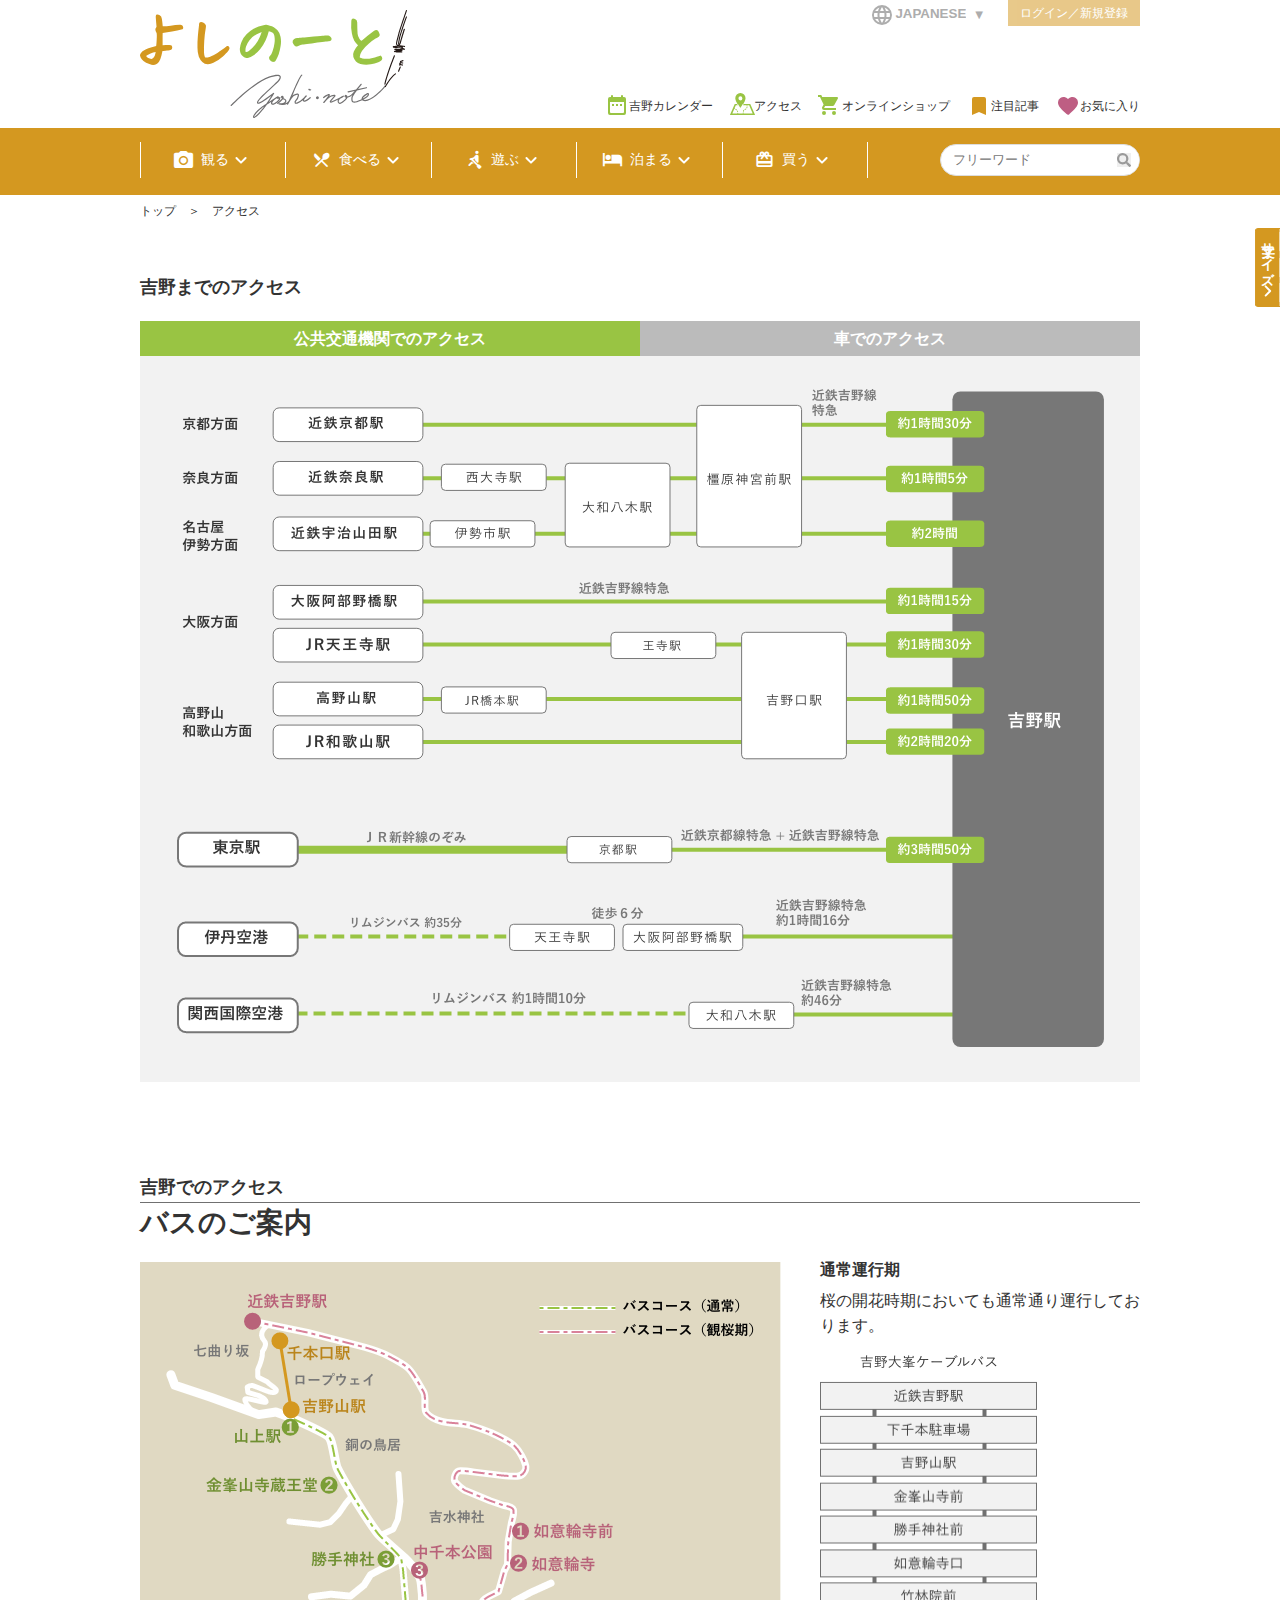
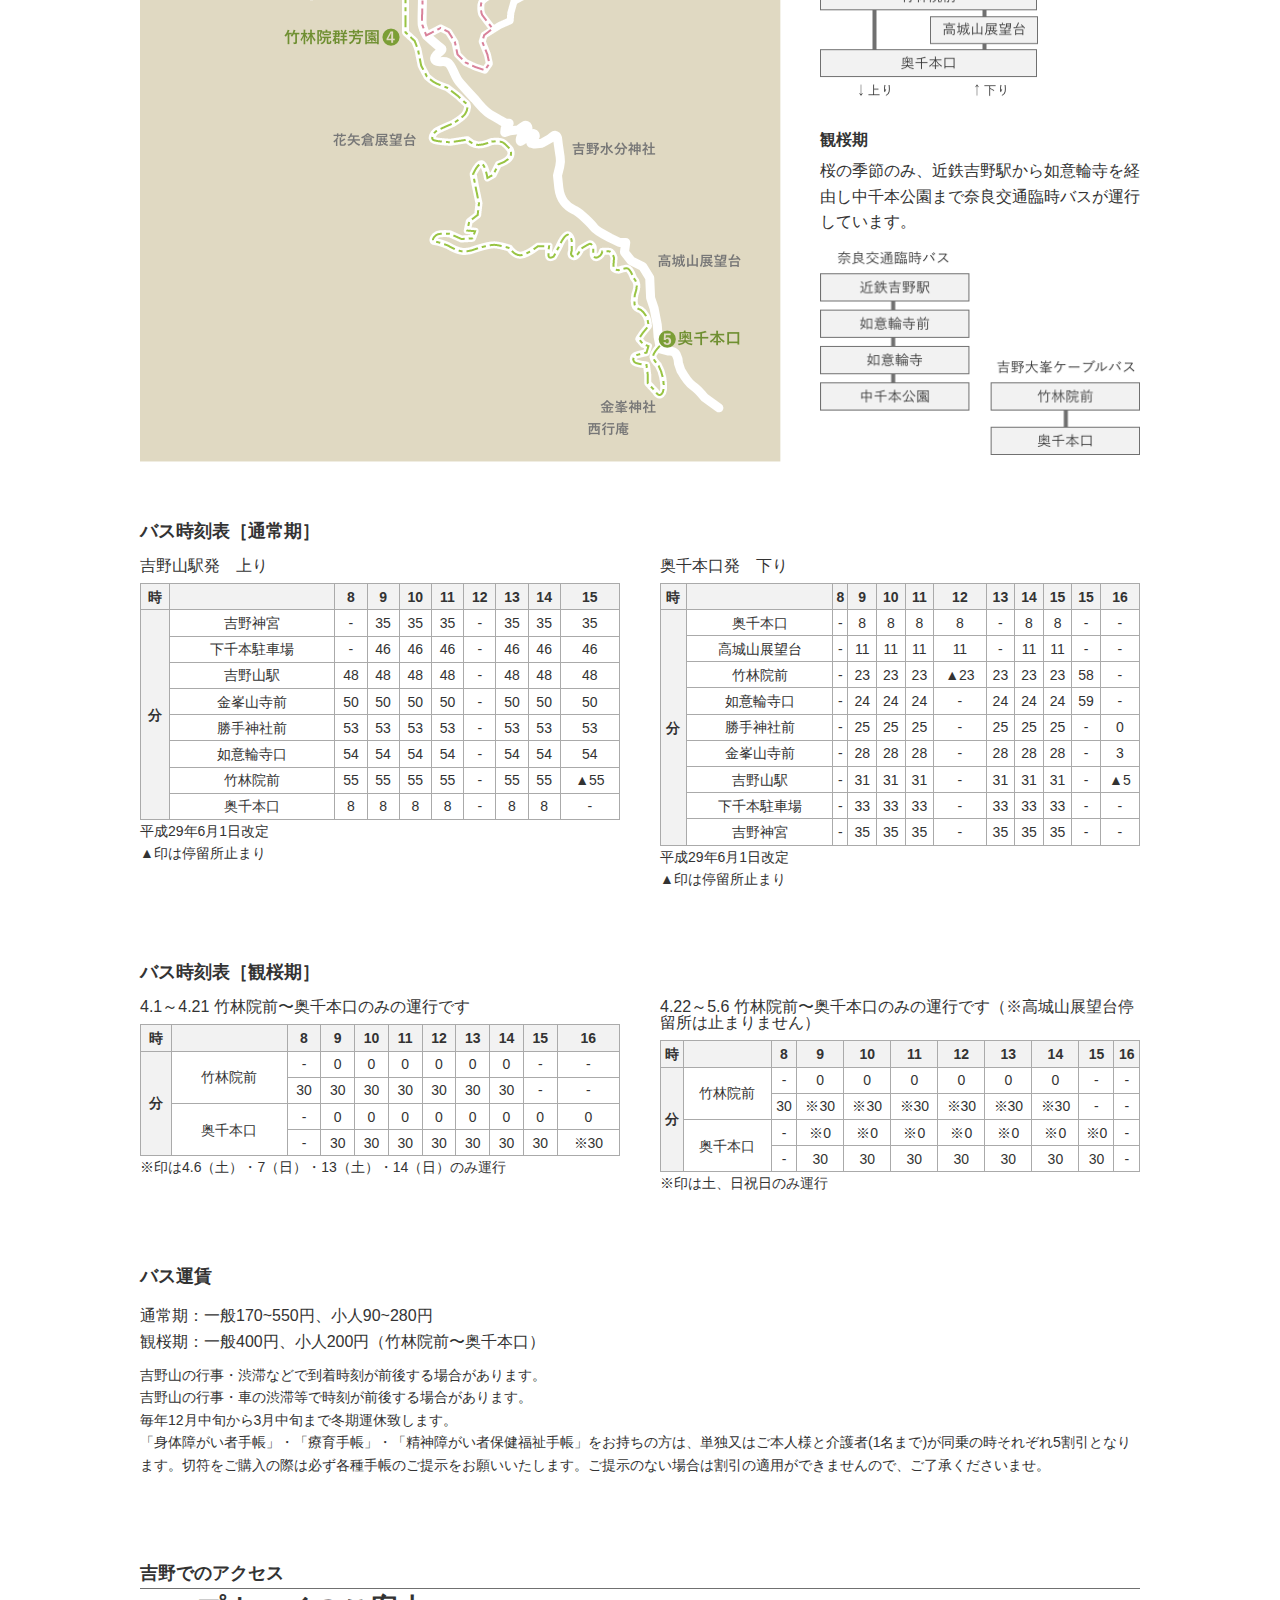
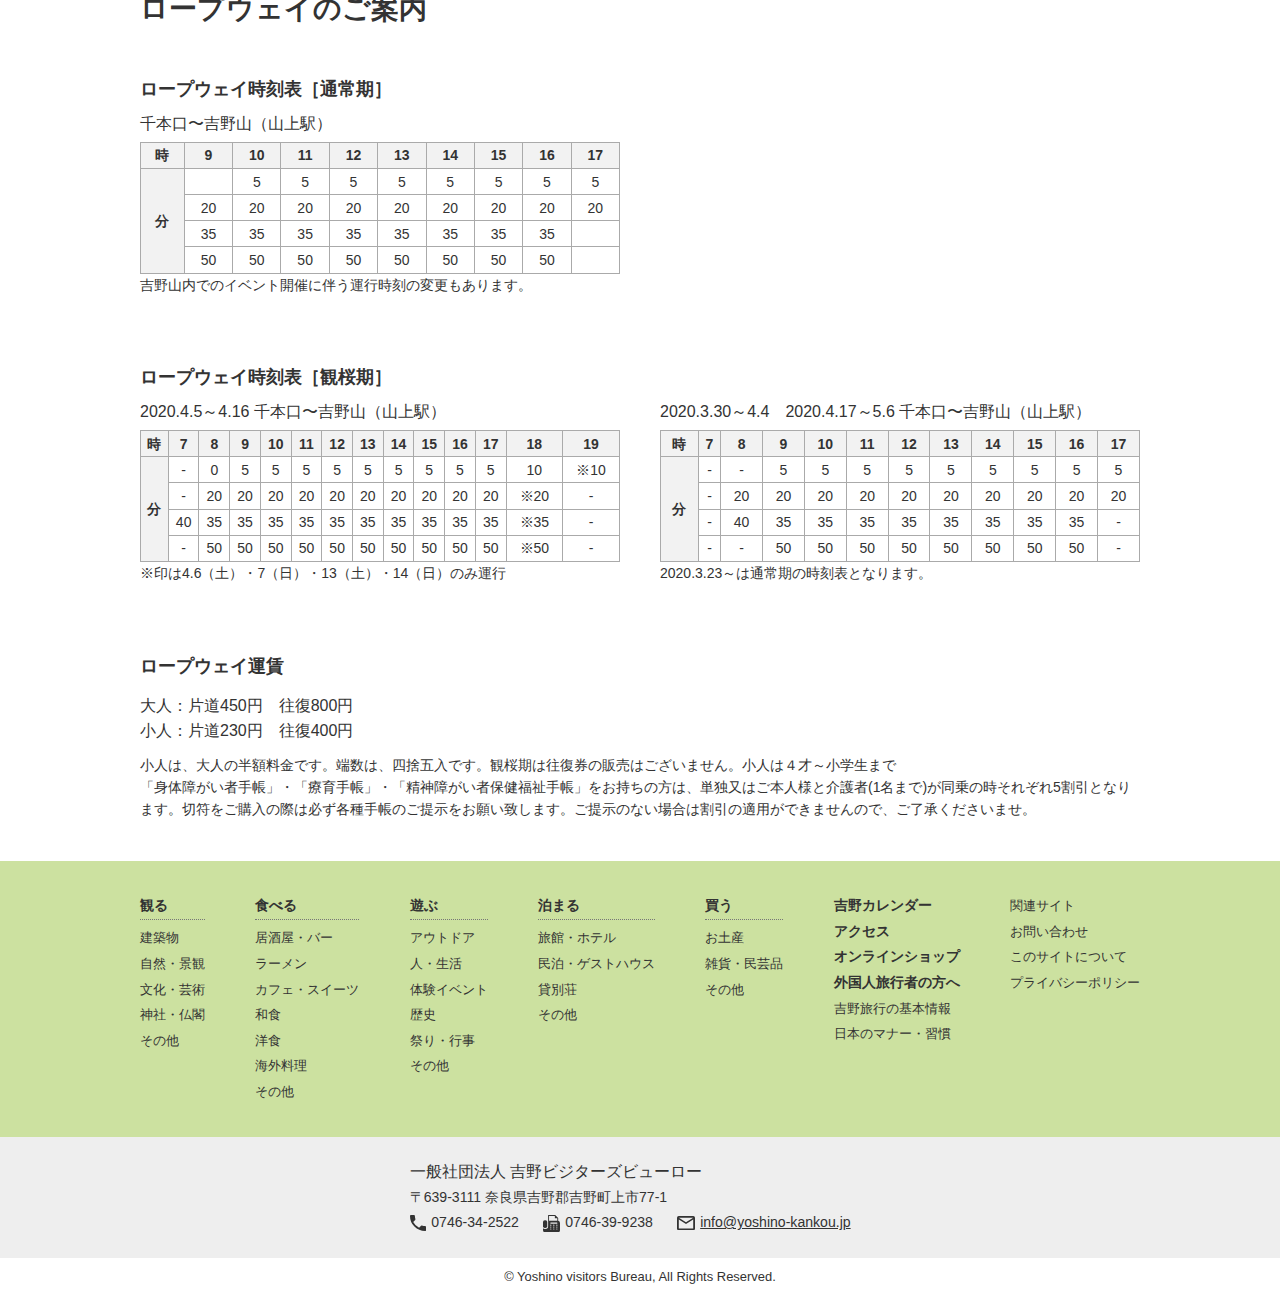
==== commit 0f3cab2d: "issu項目に対する修正" ====
--- a/access_test.html
+++ b/access_test.html
@@ -482,6 +482,7 @@
       <script>objectFitImages();</script>
       <script type="text/javascript" src="js/font_size_btn.js"></script>
       <script type="text/javascript" src="js/tab_menu.js"></script>
+      <script type="text/javascript" src="js/slidemenu.js"></script>
     
   </body>
 </html>--- a/css/style.css
+++ b/css/style.css
@@ -122,7 +122,7 @@
 #gMenuPC2 li {
     margin-left: 3.4em;
     position: relative;
-    font-size: 0.81rem;
+    font-size: 0.75rem;
 }
 #gMenuPC2 #btnCalender::before {
     width: 24px;
@@ -347,6 +347,7 @@
 }
 #topVisualArea #bunnerTNQL p.bunnCopy {
     font-size: 0.56rem;
+    line-height: 140%;
 }
 #topVisualArea #bunnerTNQL i.iconWeather img {
     width: 70%;
@@ -550,24 +551,12 @@
   background: #555;
 }
 .dropmenu#normal li ul{
-  display: none;
-}
-.dropmenu#normal li:hover ul{
+  display: none;;
+}
+/*.dropmenu#normal li:hover ul{
   display: block;
 }
-.dropmenu#fade-in2 li ul{
-  opacity: 0;
-  top: 50%;
-  visibility: hidden;
-  transition: .5s;
-}
-.dropmenu#fade-in2 li:hover ul{
-  top: 100%;
-  visibility: visible;
-  opacity: 1;
-}
-
-
+*/
 
 /* Segment Menu Area */
 
@@ -609,19 +598,20 @@
 .search_container input[type="text"]:focus {
   outline: 0;
 }
-.search_container input[type="submit"] {
-    width: 14px;
-    height: 14px;
-    content: '';
-    cursor: pointer;
-    border: none;
-    position: absolute;
-    right: 0.6em;
-    top: 50%;
-    margin-top: -7px;
-    background-image: url("../images/search.svg");
-    background-color: none;
-  outline : none;
+#searchBox input[type="submit"] {
+	width: 14px;
+	height: 14px;
+	content: '';
+	cursor: pointer;
+	border: none;
+	position: absolute;
+	right: 0.6em;
+	top: 50%;
+	margin-top: -7px;
+	background-image: url("../images/search.svg");
+	background-color: none;
+	outline : none;
+	background-repeat: no-repeat;
 }
 
 
@@ -735,14 +725,14 @@
     padding-bottom: 2em;
 }
 section.topList h3 {
-    margin-bottom: 4em;
+    margin-bottom: 2.2em;
     color: #99C443;
     font-size: 1.5rem;
     letter-spacing: 0.1em;
     text-align: center;
     position: relative;
 }
-section.topList h3::after {
+/*section.topList h3::after {
     width: 53px;
     height: 6px;
     margin-left: -26px;
@@ -752,7 +742,7 @@
     left:50%;
     background-image: url("../images/after_h3.svg");
     background-size: 100% auto;
-}
+}*/
 .boxArea {
     flex-wrap: wrap;
     margin-left: -20px;
@@ -804,7 +794,7 @@
     position: absolute;
     right: 0.4em;
     bottom:0.4em;
-    background-image: url("../images/icon_ favorite_s.svg");
+    background-image: url("../images/icon_favorite_s.svg");
     background-size: 100% auto;
 }
 .col1 {
@@ -893,7 +883,7 @@
 }
 #titContent .titBase .voitFavorite i.favorit:hover {
     cursor: pointer;
-    background-image: url("../images/Icon_favorite_32or.svg");
+    background-image: url("../images/icon_favorite_32or.svg");
     opacity: 1;
 }
 
@@ -918,14 +908,14 @@
     text-align: center;
 }
 .contentsArea article#mainContent .photoSpace img.landscape {
-    width: 320px;
-    height: 240px;
+    width: 640px;
+    height: 428px;
     object-fit: cover;
     font-family: 'object-fit: cover;'; /*object-fit　IE11対策*/
 }
 .contentsArea article#mainContent .photoSpace img.portrait {
-    width: 240px;
-    height: 320px;
+    width: 428px;
+    height: 640px;
     object-fit: cover;
     font-family: 'object-fit: cover;'; /*object-fit　IE11対策*/
 }
@@ -1008,6 +998,68 @@
     letter-spacing: 0.1em;
     background-color: #D49820;
 }
+
+/* Contents List Page */
+
+.contListArea .flxbox {
+    justify-content: space-between;
+}
+aside.categlyList {
+    width: 288px;
+}
+aside.categlyList h4 {
+    font-size: 1.25rem;
+    margin-bottom: 1em;
+}
+aside.categlyList h4 i.iconSegment {
+    margin-right: 0.4em;
+    font-size:1.75rem;
+    vertical-align: middle;
+}
+aside.categlyList ul {
+    padding-left: 0em;
+    list-style: none;
+}
+aside.categlyList ul li {
+    padding-bottom: 0.8em;
+    padding-left: 0.8em;
+    padding-top: 0.8em;
+    font-size: 0.88rem;
+    border-bottom: thin dotted #aaa;
+}
+aside.categlyList ul li a {
+    text-decoration: none;
+    color: #333;
+}
+aside.categlyList ul li a:hover, aside.categlyList ul li a.current  {
+    color: #996E17;
+    font-weight: 700;
+}
+ul.pager {
+    padding-bottom: 1em;
+    padding-top: 1em;
+    list-style:none;
+    display: flex;
+    justify-content: center;
+    cursor: pointer;
+}
+ul.pager li {
+    width: 1.6em;
+    height: 1.6em;
+    margin: 0.2em;
+    display: flex;
+    color: #333;
+    font-size: 0.88rem;
+    border:thin solid #333;
+    justify-content: center;
+    align-items: center;
+}
+ul.pager li.current, ul.pager li:hover {
+    color: #fff;
+    font-weight: 700;
+    background-color: #333;
+}
+
 
 
 /* TNQL Page */
@@ -1240,6 +1292,72 @@
 }
 
 
+/* Register Form */
+
+ul#registration {
+    margin:0em 4% 4em;
+    padding: 4em;
+    list-style: none;
+    background-color: #f2f2f2;
+}
+ul#registration li {
+    padding: 0.4em;
+    text-align: center;
+}
+ul#registration li input[type="email"], ul#registration li input[type="password"] {
+    width:30em;
+    padding: 0.6em;
+    font-size: 1rem;
+}
+ul#registration li p {
+    padding: 1em 0em;
+    font-size: 0.8rem;
+    line-height: 160%;
+}
+ul#registration li p a {
+    text-decoration: none;
+    color: #777;
+}
+p#toLogin a {
+    margin-bottom: 0.4em;
+    margin-right: 4%;
+    text-align: right;
+    display: block;
+    text-decoration: none;
+    color: #777;
+    font-size: 0.8rem;
+}
+p#toLogin a:hover, ul#registration li p a:hover {
+    color: #333;
+    text-decoration: underline;
+}
+ul#registration li input[type="submit"] {
+    margin: 2em 0em 0em;
+    padding: 0.4em 3em;
+    color: #fff;
+    font-size: .88rem;
+    font-weight: 700;
+    letter-spacing: 0.1em;
+    border: none;
+    border-radius: 0;
+    background-color: #99C443;
+}
+ul#registration li input[type="submit"]:hover, ul#registration li .btnToTop a:hover {
+    background-color: #aaa;
+    cursor: pointer;
+}
+ul#registration li .btnToTop a {
+    padding: 0.4em 3em;
+    display: inline-block;
+    color: #fff;
+    font-size: .88rem;
+    font-weight: 700;
+    text-decoration: none;
+    letter-spacing: 0.1em;
+    background-color: #99C443;
+}
+
+
 
 /* タブレットサイズ対応 */
 
@@ -1367,5 +1485,8 @@
     .accessChart ul.tabContent li img {
         width: 90vw;
     }
+    aside.categlyList {
+        width: 28vw;
+    }
     
 }
--- a/css/style_sp.css
+++ b/css/style_sp.css
@@ -6,7 +6,7 @@
     
     
     html, body {
-        font-size: 13px;
+        font-size: 14px;
     }
     body {
         position: relative;
@@ -129,26 +129,34 @@
         border-left: none;
     }
     .dropmenu li.upperMenu a {
-        font-size: 0.8rem;
+        font-size: 0.78rem;
         padding: 0.2em 0em;
     }
     .dropmenu li.upperMenu ul {
         width:100vw;
         left:0%;
-        background-color:#A28E64;
     }
     .dropmenu li.upperMenu ul li {
         width:auto;
     }
     .dropmenu li.upperMenu ul li a {
-        font-size:0.8rem;
+        padding-left: 1.6em;
+        padding-right: 1.6em;
+        font-size:0.86rem;
         border-right: thin solid rgba(255,255,255,0.2);
         border-top: thin solid rgba(255,255,255,0.2);
-        background: rgba(0,0,0,0.2);
-    }
-    .dropmenu#normal li:hover ul{
+        background: rgba(0,0,0,0.8);
+    }
+    /*.dropmenu#normal li:hover ul{
         display: flex;
         flex-wrap:wrap
+    }*/
+    .dropmenu#normal ul {
+        display: flex;
+        flex-wrap:wrap
+    }
+    .dropmenu li.upperMenu:hover > a{
+      background: none;
     }
     
     /* Slide Menu */
@@ -170,7 +178,7 @@
         position: fixed;
         top: 0;
         right: -80vw;
-        background-color: rgba(255,255,255,0.94);
+        background-color: rgba(255,255,255,0.96);
         z-index: 40000;
         transition: left .5s, right .5s; /* アニメーション */
         -webkit-box-shadow: 1px 0px 24px rgba(0,0,0,0.6);
@@ -189,11 +197,14 @@
         padding-bottom: 1em;
     }
     #slideMenu > ul > li {
-        padding: 0.6em 0.6em 0.2em 0.6em;;
-        border-bottom: thin dotted #ddd;
+        border-bottom: thin dotted #bbb;
     }
     #slideMenu > ul > li:first-child {
-        border-top: thin dotted #ddd;
+        border-top: thin dotted #bbb;
+    }
+    #slideMenu ul li.lev1 {
+        padding: 0.4em 0.6em 0em 0.6em;
+        font-size: 0.92rem;
     }
     #slideMenu ul li label {
         width: 100%;
@@ -221,8 +232,9 @@
     }
     #slideMenu ul li ul.hideSumbMenue {
         padding-top: 0.4em;
-        font-size: 0.77rem;
-        line-height: 180%;
+        padding-bottom: 0.2em;
+        font-size: 0.86rem;
+        line-height: 220%;
         padding-left: 1em;
     }
     #slideMenu ul li ul.hideSumbMenue li {
@@ -230,10 +242,11 @@
         overflow-y: hidden;
         opacity: 0;
         transition: all 0.5s;
+        border-top: thin dotted #ccc;
     }
     #slideMenu ul li.lev2 {
-        padding: 0.4em 0.9em;
-        font-size: 0.85rem;
+        padding: 0.7em 0.8em;
+        font-size: 0.86rem;
         font-weight: 600;
     }
     #slideMenu ul li.lev2 i {
@@ -247,7 +260,7 @@
     }
     #slideMenu ul li.lev3 {
         padding: 0.8em 0.8em;
-        font-size: 0.77rem;
+        font-size: 0.86rem;
     }
     #sldMenu_bar1:checked ~ ul#hList01 li,
     #sldMenu_bar2:checked ~ ul#hList02 li,
@@ -259,6 +272,28 @@
     }
     #searchBoxSp {
         margin-bottom: 0.6em;
+    }
+    #searchBoxSp .search_container {
+        padding-bottom: 0.2em;
+        padding-top: 0.2em;
+    }
+    #searchBoxSp input[type="text"] {
+        font-size: 0.86rem;
+    }
+    #searchBoxSp input[type="submit"] {
+        width: 12px;
+        height: 12px;
+        margin-top: -6px;
+        content: '';
+        position: absolute;
+        right: 0.6em;
+        top: 50%;
+        background-image: url("../images/search.svg");
+        background-size: 12px 12px;
+        background-color: #fff;
+        background-repeat: no-repeat;
+        border: none;
+        border-radius: 0;
     }
     #btnLangSp {
         margin-bottom: 0.6em;
@@ -303,12 +338,14 @@
         padding-bottom: 0.8em;
         padding-top: 0.8em;
         color: #fff;
-        font-size: 0.85rem;
+        font-size: 0.86rem;
         text-align: center;
         background-color: rgba(212,152,32,0.60);
     }
     
     /* RegulerPage Contents */
+    
+    
     #titContent {
         width: 100%;
         height:auto;
@@ -425,7 +462,7 @@
         cursor: pointer;
     }
     #bunnerTNQLsp .iconWeather img {
-        width:16vw;
+        width:14vw;
         height: auto;
     }
     #bunnerTNQLsp #logoTNQLsp img {
@@ -436,7 +473,7 @@
         line-height: 140%;
     }
     #bunnerTNQLsp p.bunnCopy {
-        font-size: 0.7rem;
+        font-size: 0.6rem;
     }
     #bunnerTNQLsp p.temperature {
         margin-bottom: 0.2em;
@@ -453,6 +490,16 @@
     }
     #calenderArea li .calenderSP img {
         width: 100%;
+    }
+    
+    /* Content List Page */
+    .contListArea .flxbox {
+        flex-direction: column;
+    }
+    aside.categlyList {
+        margin-left: 2%;
+        padding-top:2em;
+        width: 96%;
     }
     
     
@@ -521,4 +568,22 @@
         width: 100%;
         margin-bottom: 1em;
     }
+    
+    /* Register Form */
+    ul#registration {
+        margin:0em 4% 4em;
+        padding: 1em;
+        list-style: none;
+        background-color: #f2f2f2;
+    }
+    ul#registration li {
+        padding: 0.4em;
+        text-align: center;
+    }
+    ul#registration li input[type="email"], ul#registration li input[type="password"] {
+        width:90%;
+        padding: 0.6em;
+        font-size: 13px;
+    }
+    
 }
